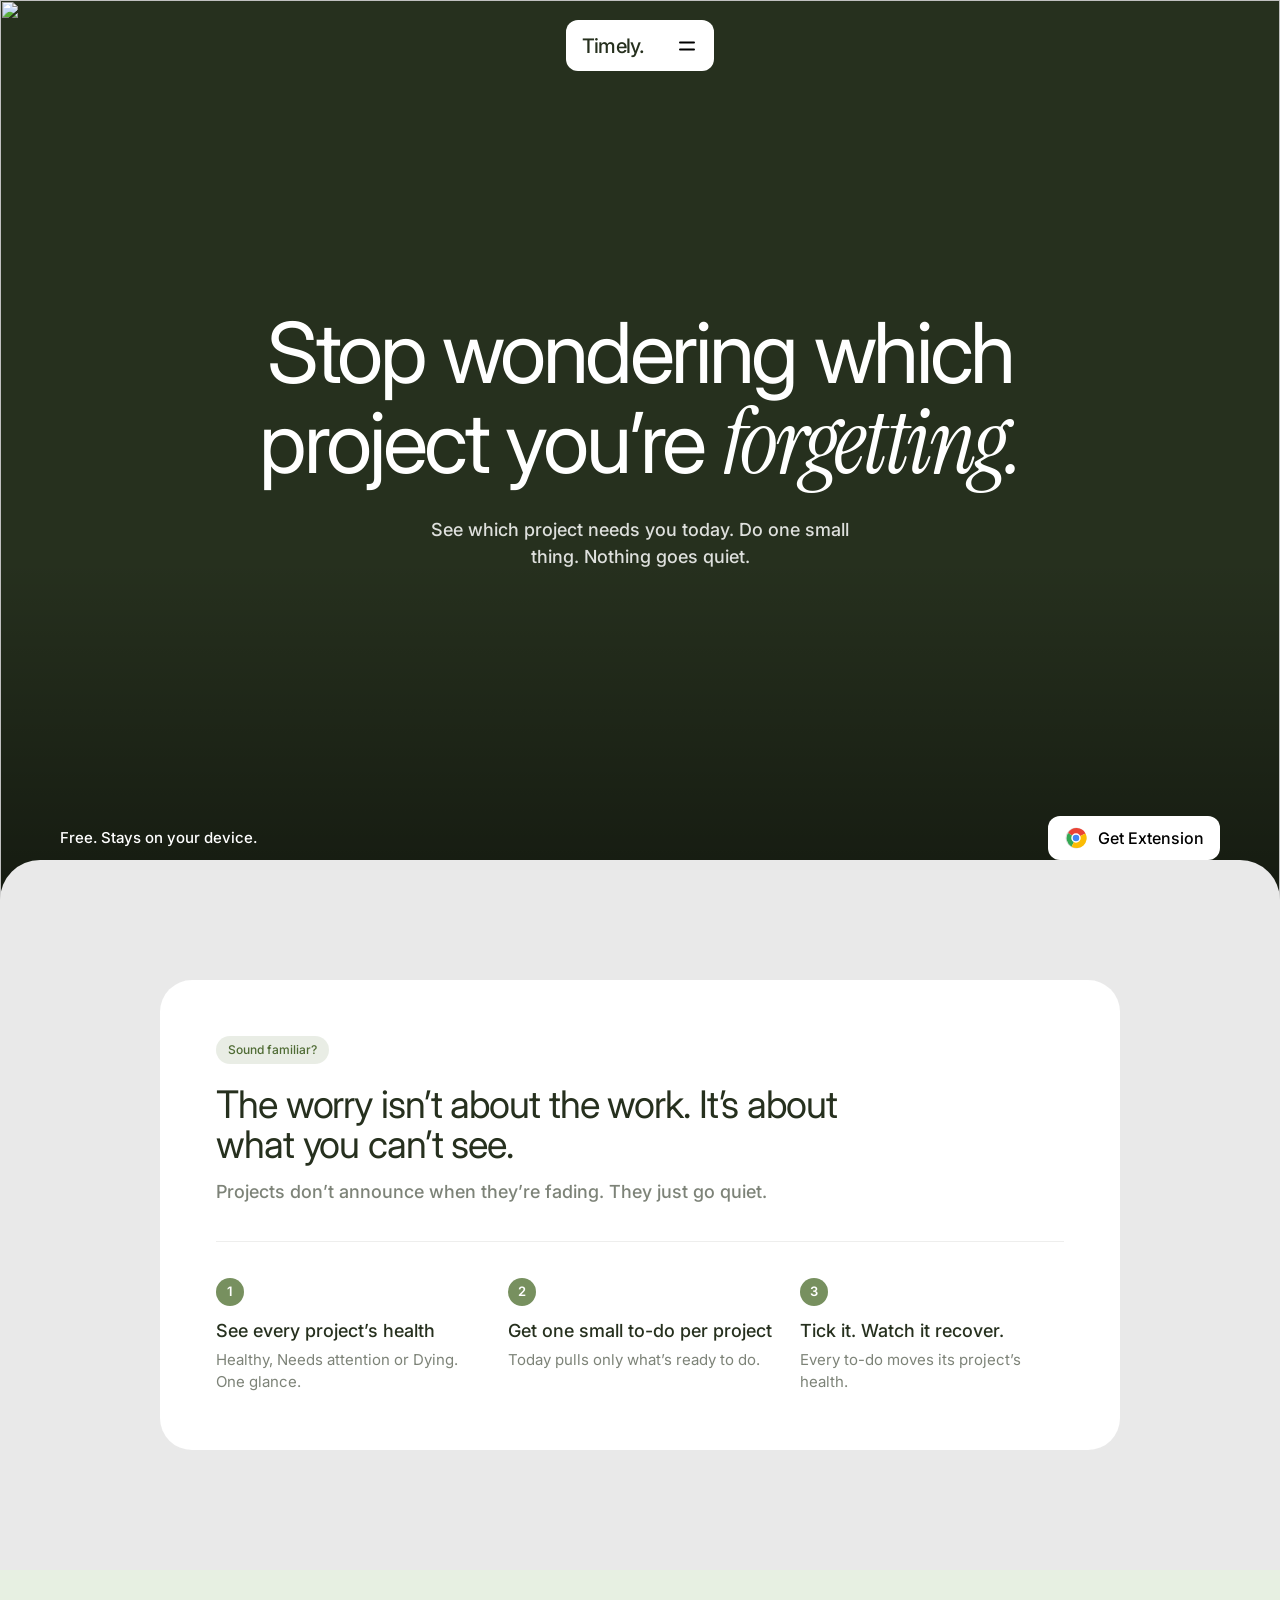
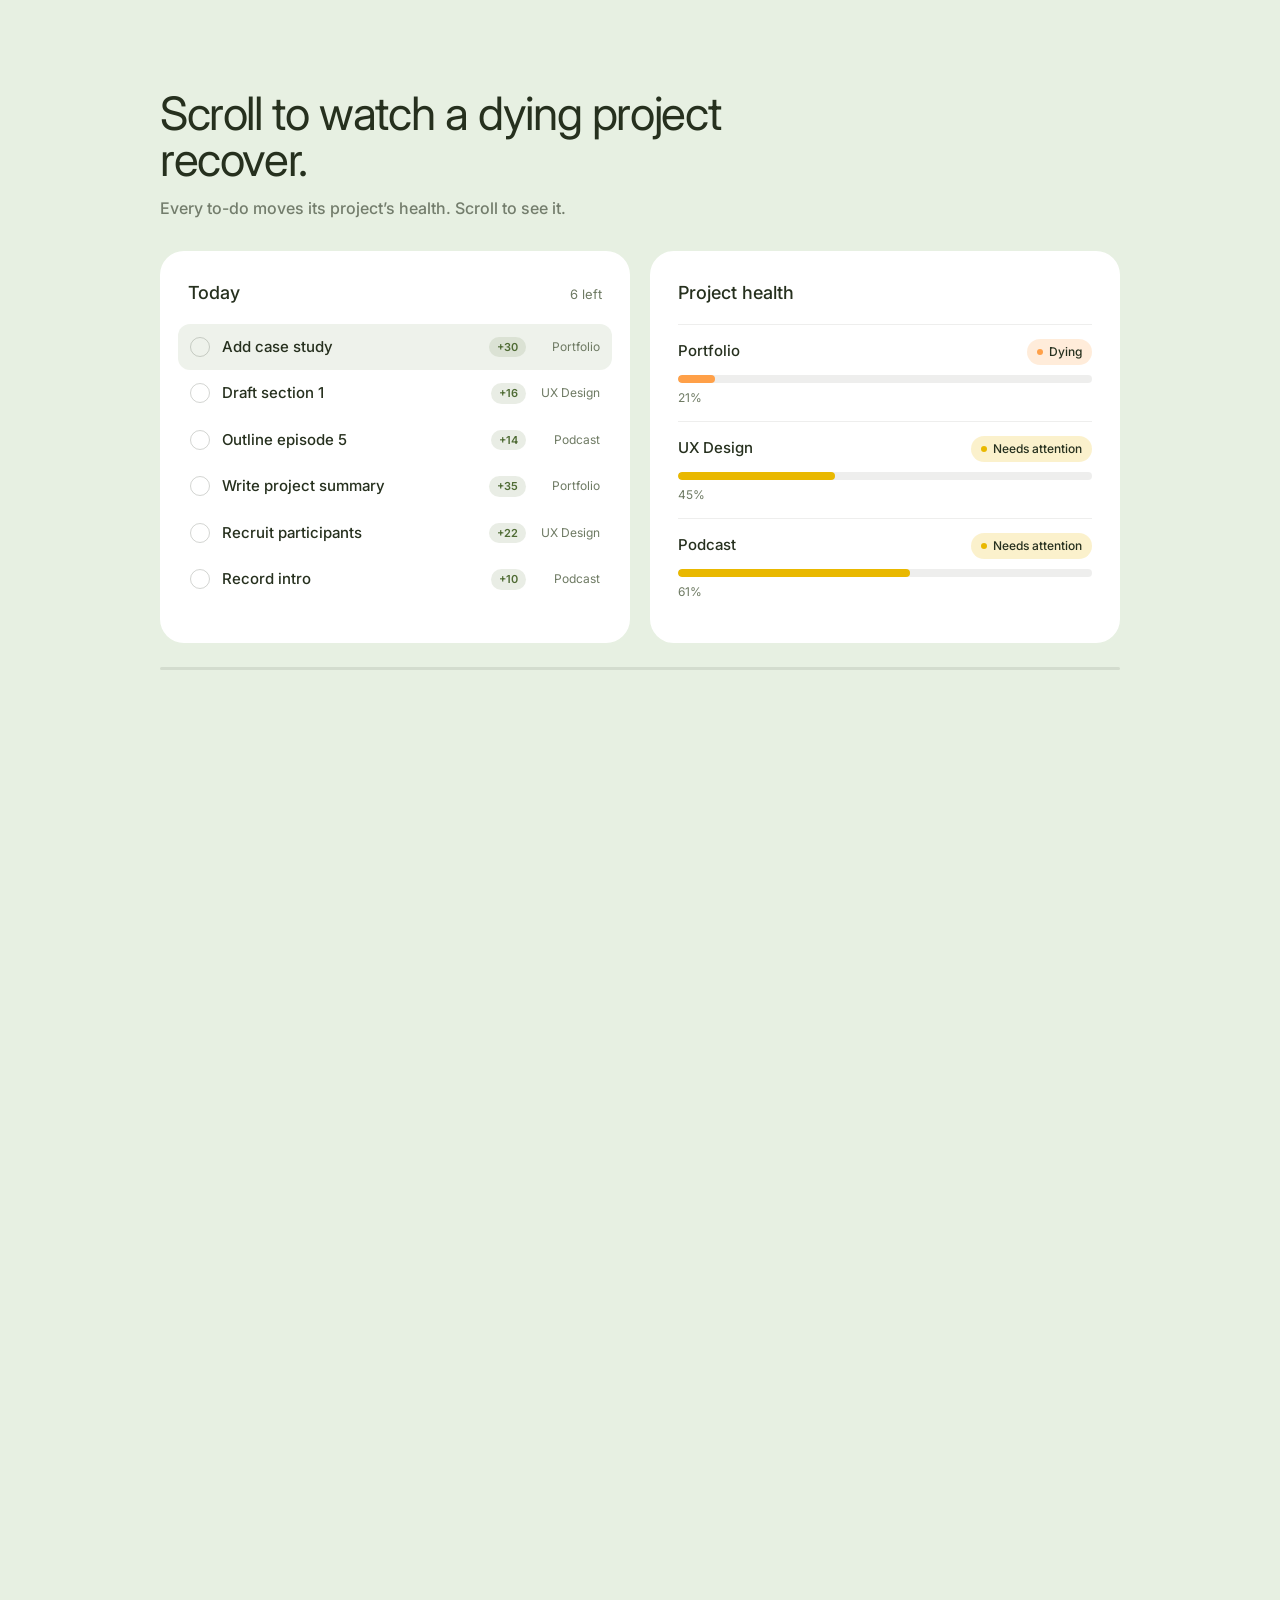
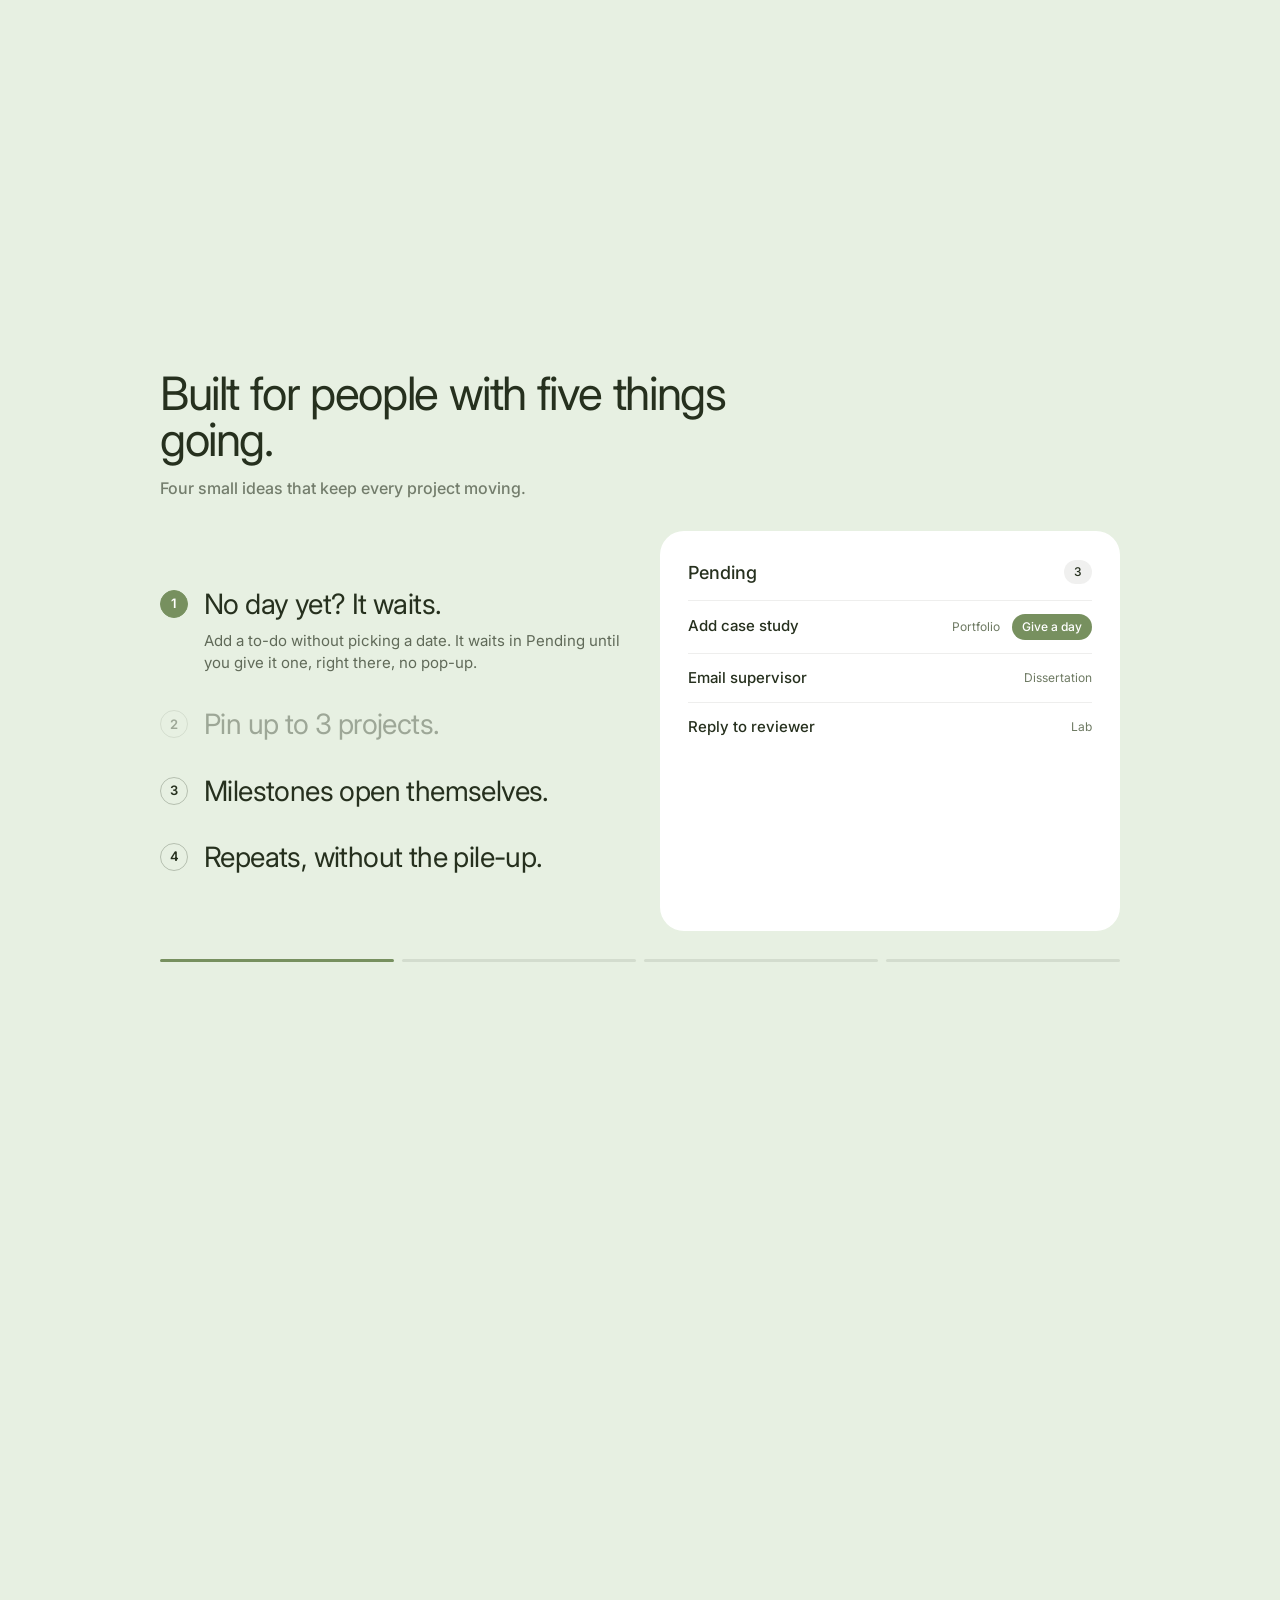
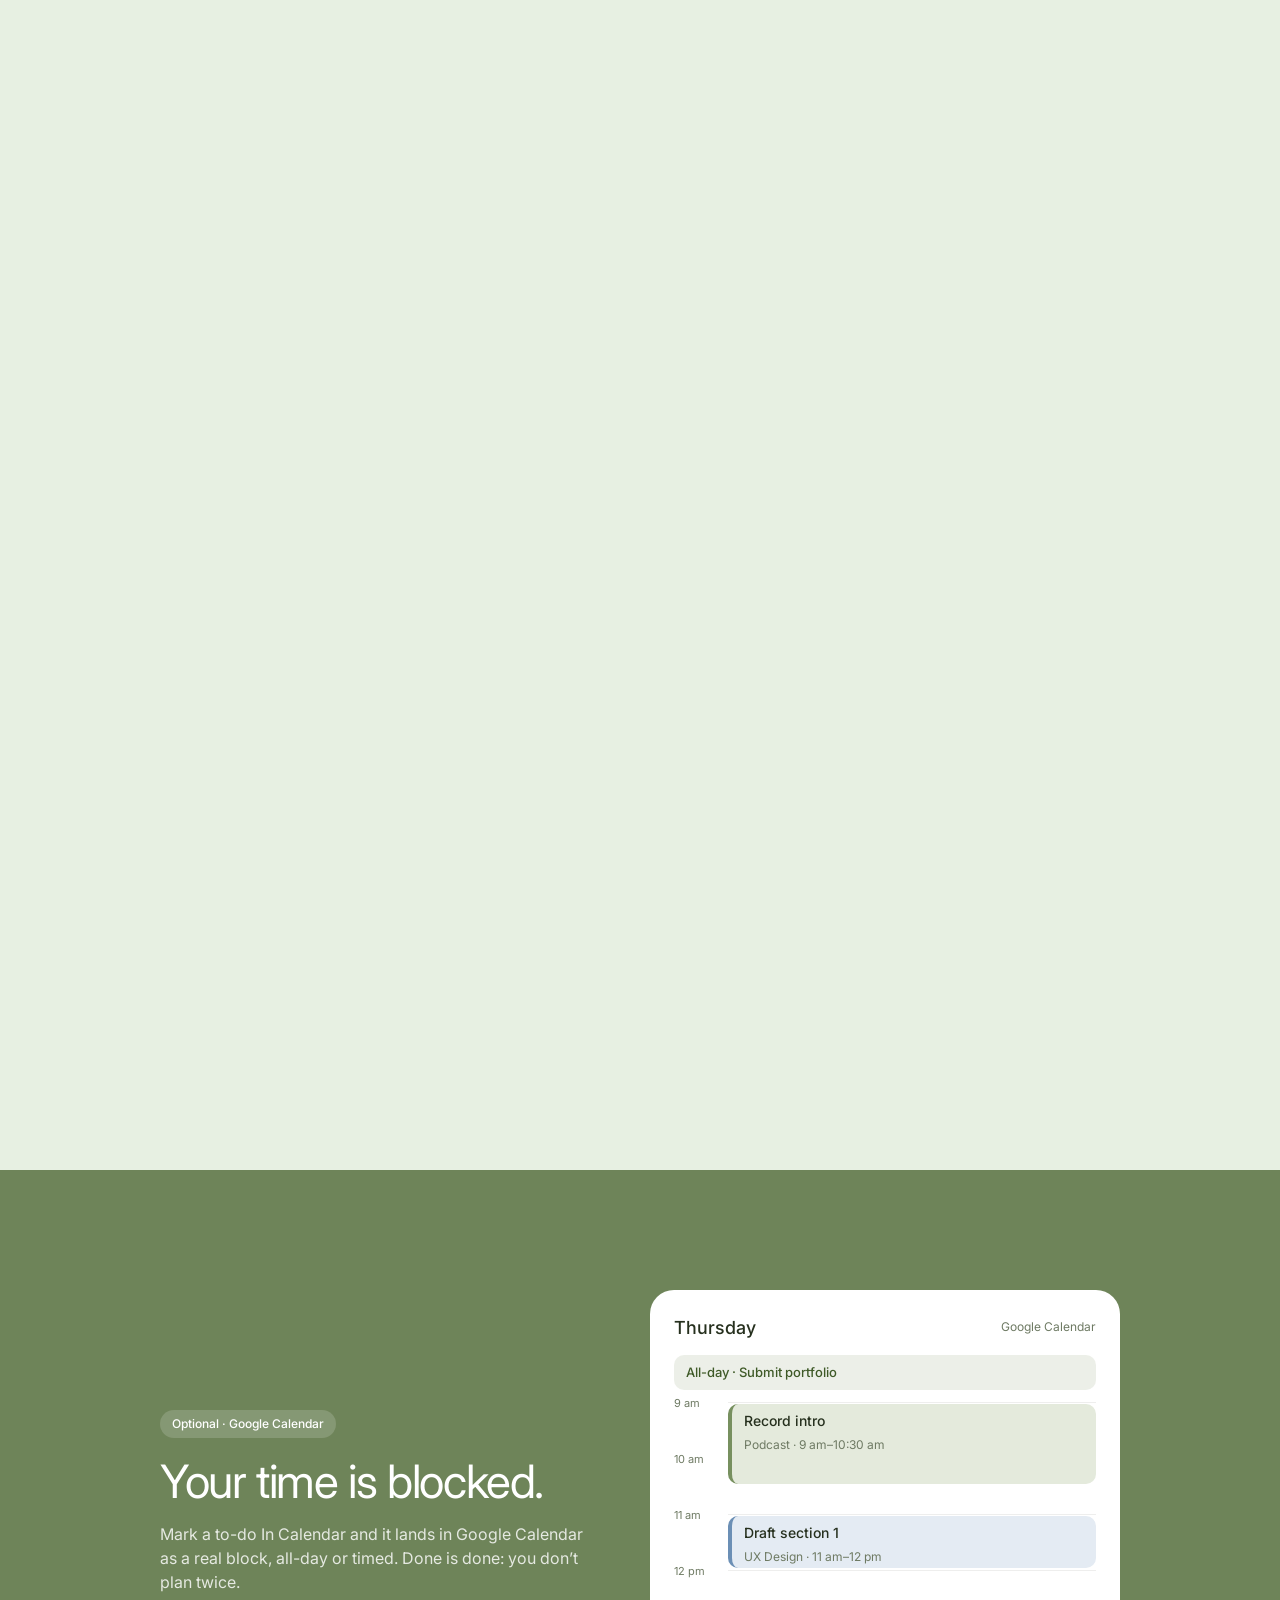
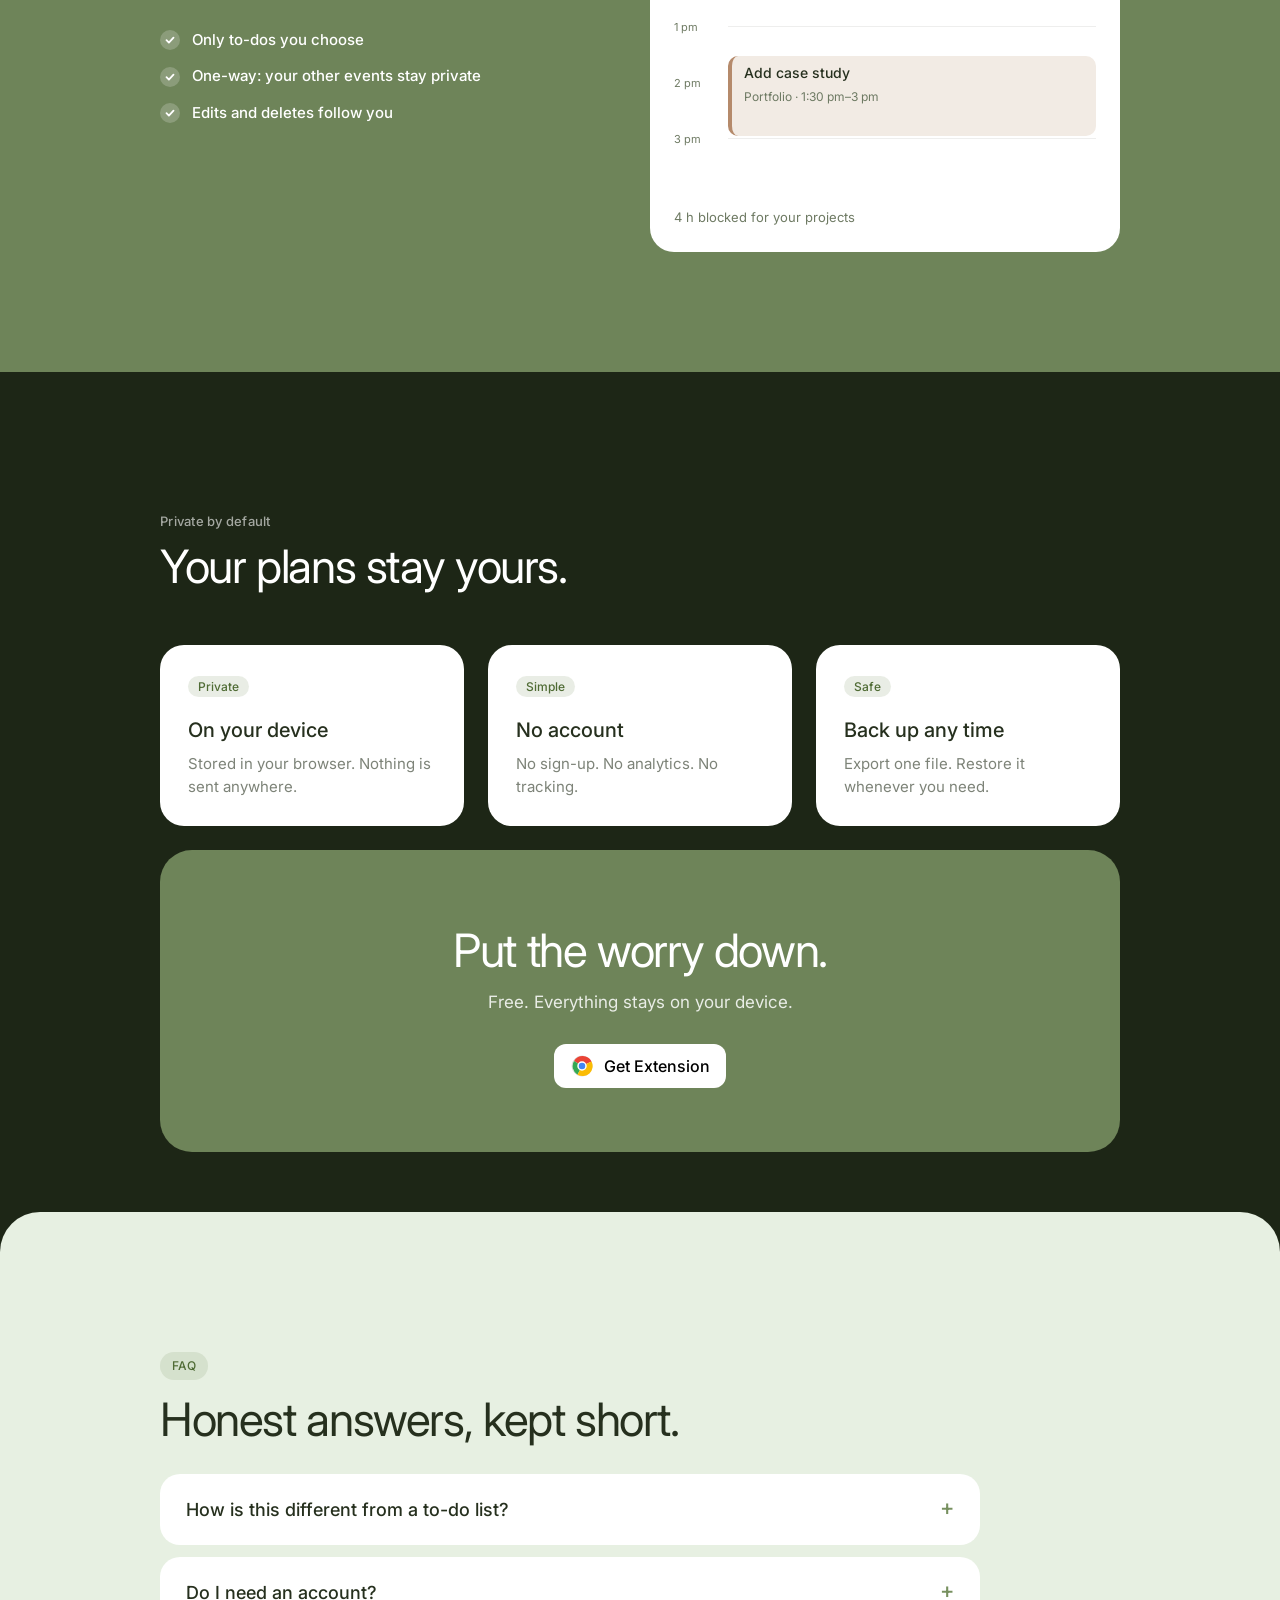
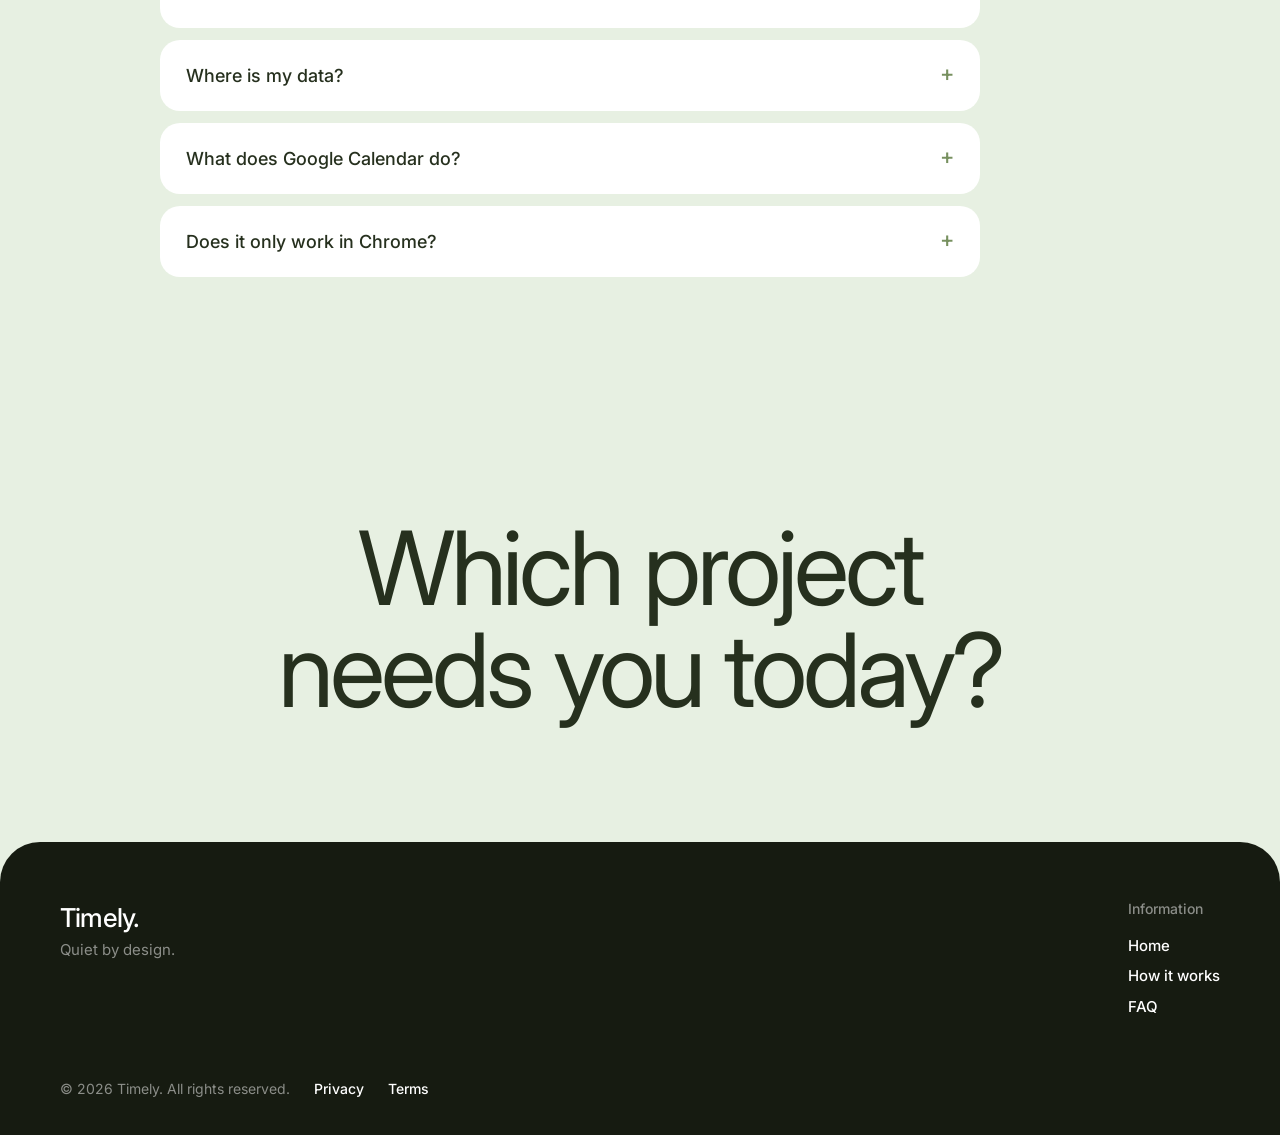
==== index.html @ d1fd5a2a "Add Timely marketing site (home, privacy, terms) Co-Authored-By: Claude Sonnet 5.5 <noreply@anthropi" ====
<!doctype html><html lang="en"><head><meta charset="utf-8"><meta name="viewport" content="width=device-width,initial-scale=1"><link rel="preconnect" href="https://fonts.googleapis.com"><link rel="preconnect" href="https://fonts.gstatic.com" crossorigin><link href="https://fonts.googleapis.com/css2?family=Inter:wght@400;500;600&family=Instrument+Serif:ital@1&display=swap" rel="stylesheet"><link href="https://api.fontshare.com/v2/css?f[]=switzer@400,500,600&display=swap" rel="stylesheet">
<link rel="stylesheet" href="styles.css"><title>Timely — see which project needs you today</title>
<meta name="description" content="Timely is a free Chrome side-panel extension that shows which of your projects needs you today and which is quietly fading. Your data stays on your device.">
</head><body>
<div class="nav" id="nav"><div class="nav-inner"><div class="pill"><a class="logo" href="">Timely.</a><button class="burger" id="burger" aria-label="Open menu" aria-expanded="false"><span></span><span></span></button></div><div class="menu"><a href="">Home</a><a href="privacy/">Privacy</a><a href="terms/">Terms</a></div></div></div>
<header class="hero">
  <img class="bg" alt="" src="assets/hero.jpg" onerror="this.onerror=null;this.src='https://framerusercontent.com/images/8Wj9YgCcBW3Tsxbz8AFKM2n1bs.jpg?width=2400&height=1600'">
  <video autoplay muted loop playsinline preload="metadata"><source src="assets/hero.mp4" type="video/mp4"><source src="https://framerusercontent.com/assets/MLWPbW1dUQawJLhhun3dBwpgJak.mp4" type="video/mp4"></video>
  <h1>Stop wondering which project you’re <em class="serif">forgetting.</em></h1>
  <p class="lead">See which project needs you today. Do one small thing. Nothing goes quiet.</p>
  <div class="hero-foot"><span>Free. Stays on your device.</span><a class="btn" href="#" id="cws"><svg viewBox="0 0 24 24"><circle cx="12" cy="12" r="10" fill="#fff" stroke="#ddd"/><path d="M12 12 L21.5 7.5 A10 10 0 0 0 4 7 Z" fill="#EA4335"/><path d="M12 12 L4 7 A10 10 0 0 0 7.5 20.7 Z" fill="#34A853"/><path d="M12 12 L7.5 20.7 A10 10 0 0 0 21.5 7.5 Z" fill="#FBBC04"/><circle cx="12" cy="12" r="4" fill="#4285F4" stroke="#fff" stroke-width="1.5"/></svg> Get Extension</a></div>
</header>

<section class="slab" id="how"><div class="wrap"><div class="pain">
  <span class="chip">Sound familiar?</span>
  <h2>The worry isn’t about the work. It’s about what you can’t see.</h2>
  <p class="muted">Projects don’t announce when they’re fading. They just go quiet.</p>
  <hr>
  <div class="points">
    <div><div class="n">1</div><h3>See every project’s health</h3><p>Healthy, Needs attention or Dying. One glance.</p></div>
    <div><div class="n">2</div><h3>Get one small to-do per project</h3><p>Today pulls only what’s ready to do.</p></div>
    <div><div class="n">3</div><h3>Tick it. Watch it recover.</h3><p>Every to-do moves its project’s health.</p></div>
  </div>
</div></div></section>

<section class="section-page" id="today"><div class="wrap" style="padding-top:120px">
  <div class="track demo-track" id="demo">
    <div class="sticky">
      <div class="s-head"><h2 class="display" style="max-width:640px">Scroll to watch a dying project recover.</h2><p class="sub">Every to-do moves its project’s health. Scroll to see it.</p></div>
      <div class="cards"><div class="card" id="todos"></div><div class="card" id="health"></div></div>
      <div class="rail"><div id="demoRail"></div></div>
    </div>
  </div>
</div></section>

<section class="section-page" id="features"><div class="wrap" style="padding-top:80px">
  <div class="track feat-track" id="feat">
    <div class="sticky">
      <div class="s-head"><h2 class="display" style="max-width:640px">Built for people with five things going.</h2><p class="sub">Four small ideas that keep every project moving.</p></div>
      <div class="feat-grid"><div class="feat-list" id="featList"></div><div class="mock" id="mock"></div></div>
      <div class="dots" id="featDots"></div>
    </div>
  </div>
</div></section>

<section class="cal" id="calendar"><div class="wrap"><div class="cal-grid" id="calGrid">
  <div class="cal-copy">
    <span class="chip">Optional · Google Calendar</span>
    <h2 class="display">Your time is blocked.</h2>
    <p class="t">Mark a to-do In Calendar and it lands in Google Calendar as a real block, all-day or timed. Done is done: you don’t plan twice.</p>
    <div class="ticks"><div><span><svg viewBox="0 0 12 12"><path d="M2.5 6.2l2.4 2.4 4.6-5" fill="none" stroke="#fff" stroke-width="1.8" stroke-linecap="round" stroke-linejoin="round"/></svg></span>Only to-dos you choose</div><div><span><svg viewBox="0 0 12 12"><path d="M2.5 6.2l2.4 2.4 4.6-5" fill="none" stroke="#fff" stroke-width="1.8" stroke-linecap="round" stroke-linejoin="round"/></svg></span>One-way: your other events stay private</div><div><span><svg viewBox="0 0 12 12"><path d="M2.5 6.2l2.4 2.4 4.6-5" fill="none" stroke="#fff" stroke-width="1.8" stroke-linecap="round" stroke-linejoin="round"/></svg></span>Edits and deletes follow you</div></div>
  </div>
  <div class="calcard">
    <div class="mhead" style="margin:0"><b>Thursday</b><span class="tag">Google Calendar</span></div>
    <div class="allday">All-day · Submit portfolio</div>
    <div class="hours" id="hours"></div>
    <div class="blocked">4 h blocked for your projects</div>
  </div>
</div></div></section>

<section class="assist" id="privacy"><div class="wrap">
  <div class="eyebrow">Private by default</div>
  <h2 class="display">Your plans stay yours.</h2>
  <div class="pcards">
    <div class="pcard"><small>Private</small><h3>On your device</h3><p>Stored in your browser. Nothing is sent anywhere.</p></div>
    <div class="pcard"><small>Simple</small><h3>No account</h3><p>No sign-up. No analytics. No tracking.</p></div>
    <div class="pcard"><small>Safe</small><h3>Back up any time</h3><p>Export one file. Restore it whenever you need.</p></div>
  </div>
  <div class="cta"><h2>Put the worry down.</h2><p>Free. Everything stays on your device.</p><a class="btn" href="#" id="cws2"><svg viewBox="0 0 24 24"><circle cx="12" cy="12" r="10" fill="#fff" stroke="#ddd"/><path d="M12 12 L21.5 7.5 A10 10 0 0 0 4 7 Z" fill="#EA4335"/><path d="M12 12 L4 7 A10 10 0 0 0 7.5 20.7 Z" fill="#34A853"/><path d="M12 12 L7.5 20.7 A10 10 0 0 0 21.5 7.5 Z" fill="#FBBC04"/><circle cx="12" cy="12" r="4" fill="#4285F4" stroke="#fff" stroke-width="1.5"/></svg> Get Extension</a></div>
</div></section>

<section class="faq" id="faq"><div class="wrap">
  <span class="chip">FAQ</span>
  <h2 class="display">Honest answers, kept short.</h2>
  <div style="margin-top:32px;max-width:820px">
    <details><summary>How is this different from a to-do list?</summary><p>A to-do list keeps adding up. Timely bundles to-dos under their projects, shows each project’s health, and puts one small thing on today.</p></details>
    <details><summary>Do I need an account?</summary><p>No. There’s no sign-up, no analytics and no tracking.</p></details>
    <details><summary>Where is my data?</summary><p>In your browser, on your device. Nothing is sent anywhere. Export a backup file any time and restore it whenever you need to.</p></details>
    <details><summary>What does Google Calendar do?</summary><p>It’s optional and one-way. Only to-dos you mark In Calendar are added, and Timely never reads your other events. See the <a href="privacy/">privacy policy</a>.</p></details>
    <details><summary>Does it only work in Chrome?</summary><p>Yes. Timely lives in Chrome’s side panel.</p></details>
  </div>
</div></section>

<section class="outro"><div class="wrap"><h2>Which project<br>needs you today?</h2></div></section>
<footer><div class="top"><div class="brand"><b>Timely.</b><span>Quiet by design.</span></div><nav><h4>Information</h4><a href="">Home</a><a href="#how">How it works</a><a href="#faq">FAQ</a></nav></div><div class="legal"><span>© 2026 Timely. All rights reserved.</span><a href="privacy/">Privacy</a><a href="terms/">Terms</a></div></footer>
<script src="main.js"></script>
</body></html>
---- styles.css ----
:root{
  --page:#E7F0E2; --ink:#26301E; --sage:#77905F; --sage-card:#6E8459; --deep:#1D2616; --foot:#161B11; --grey:#E9E9E9;
  --muted:rgba(38,48,30,.6); --line:rgba(38,48,30,.08); --r:24px;
  --font:"Switzer","Inter",system-ui,sans-serif; --serif:"Instrument Serif",Georgia,serif;
}
*{box-sizing:border-box}
html{scroll-behavior:smooth}
body{margin:0;font-family:var(--font);color:var(--ink);background:var(--page);-webkit-font-smoothing:antialiased;line-height:1.5}
a{color:inherit}
h1,h2,h3,p{margin:0}
.wrap{max-width:1080px;margin:0 auto;padding:0 60px}
@media(max-width:700px){.wrap{padding:0 20px}}
h2.display{font-weight:400;font-size:46px;line-height:46px;letter-spacing:-1.38px}
@media(max-width:700px){h2.display{font-size:30px;line-height:32px;letter-spacing:-.9px}}
.sub{font-size:16px;line-height:21px;font-weight:500;color:var(--muted);margin-top:16px}
em.serif{font-family:var(--serif);font-style:italic;font-weight:400}

/* nav */
.nav{position:fixed;top:20px;left:0;right:0;display:flex;justify-content:center;z-index:50;pointer-events:none}
.nav-inner{position:relative;pointer-events:auto}
.pill{display:flex;align-items:center;justify-content:space-between;gap:28px;background:#fff;border-radius:12px;height:51px;padding:0 16px;width:148px;transition:width .35s ease}
.logo{font-size:20px;font-weight:500;letter-spacing:-.8px;text-decoration:none}
.burger{border:0;background:none;width:22px;height:22px;position:relative;cursor:pointer;padding:0}
.burger span{position:absolute;left:3px;top:10px;width:16px;height:2px;background:#000;border-radius:2px;transition:transform .35s ease}
.burger span:first-child{transform:translateY(-3.5px)}.burger span:last-child{transform:translateY(3.5px)}
.nav.open .burger span:first-child{transform:rotate(45deg)}.nav.open .burger span:last-child{transform:rotate(-45deg)}
.menu{position:absolute;top:55px;left:50%;transform:translate(-50%,-6px);background:#fff;border-radius:12px;height:51px;display:flex;align-items:center;gap:28px;padding:0 28px;opacity:0;pointer-events:none;transition:.3s ease;white-space:nowrap}
.nav.open .menu{opacity:1;pointer-events:auto;transform:translate(-50%,0)}
.menu a{text-decoration:none;font-weight:500;font-size:16px;letter-spacing:-.32px}
.menu a:hover{color:var(--sage)}

/* hero */
.hero{position:relative;min-height:100vh;color:#fff;display:flex;flex-direction:column;justify-content:center;align-items:center;text-align:center;padding:120px 24px 140px;background:#26301E center/cover no-repeat;overflow:hidden}
.hero video,.hero .bg{position:absolute;inset:0;width:100%;height:100%;object-fit:cover}
.hero::after{content:"";position:absolute;left:0;right:0;bottom:0;height:340px;background:linear-gradient(180deg,rgba(0,0,0,0),rgba(0,0,0,.45))}
.hero>*{position:relative;z-index:2}
.hero h1{font-weight:400;font-size:clamp(44px,7vw,84px);line-height:1.02;letter-spacing:-.04em;max-width:900px}
.hero h1 em{font-size:1.08em}
.hero p.lead{margin-top:28px;font-size:18px;font-weight:500;color:rgba(255,255,255,.85);max-width:430px}
.hero-foot{position:absolute!important;left:60px;right:60px;bottom:40px;display:flex;justify-content:space-between;align-items:center;z-index:3}
.hero-foot span{font-size:15px;font-weight:500}
.btn{display:inline-flex;align-items:center;gap:10px;background:#fff;color:#000;text-decoration:none;font-weight:500;font-size:16px;border-radius:12px;padding:10px 16px}
.btn:hover{transform:translateY(-1px)}
.btn svg{width:24px;height:24px}
@media(max-width:700px){.hero-foot{left:20px;right:20px;flex-direction:column;gap:14px;align-items:flex-start}}

/* pain slab */
.slab{background:var(--grey);border-radius:40px 40px 0 0;padding:120px 0 120px;margin-top:-40px;position:relative;z-index:3}
.pain{background:#fff;border-radius:32px;padding:56px;max-width:1080px;margin:0 auto}
.chip{display:inline-block;font-size:12px;font-weight:500;background:rgba(119,144,95,.16);color:#4F6B34;border-radius:20px;padding:5px 12px}
.pain h2{margin-top:20px;font-weight:400;font-size:38px;line-height:40px;letter-spacing:-1.1px;max-width:680px}
.pain .muted{margin-top:14px;font-size:18px;color:var(--muted);font-weight:500}
.pain hr{border:0;border-top:1px solid var(--line);margin:36px 0}
.points{display:grid;grid-template-columns:repeat(3,1fr);gap:28px}
.points .n{width:28px;height:28px;border-radius:14px;background:var(--sage);color:#fff;display:flex;align-items:center;justify-content:center;font-size:13px;font-weight:600}
.points h3{margin-top:14px;font-size:18px;font-weight:500;line-height:1.25}
.points p{margin-top:6px;font-size:15px;color:var(--muted)}
@media(max-width:800px){.pain{padding:28px}.pain h2{font-size:28px;line-height:30px}.points{grid-template-columns:1fr}}

/* sticky tracks */
.track{position:relative}
.sticky{position:sticky;top:72px}
.section-page{background:var(--page)}
.demo-track{height:1800px}
.feat-track{height:2400px}
.s-head{margin-bottom:32px}
.cards{display:flex;flex-wrap:wrap;gap:20px}
.card{flex:1 1 320px;background:#fff;border-radius:var(--r);padding:28px}
.card-head{display:flex;justify-content:space-between;align-items:baseline;margin-bottom:18px}
.card-head b{font-size:18px;font-weight:500}.card-head small{font-size:13px;color:#6E7A63}
.todo{display:flex;align-items:center;gap:12px;padding:12px;margin:0 -10px;border-radius:12px;transition:background .3s}
.todo.next{background:rgba(119,144,95,.12)}
.todo .box{width:20px;height:20px;border-radius:10px;border:1.5px solid rgba(38,48,30,.2);display:flex;align-items:center;justify-content:center;flex:none;transition:all .25s}
.todo .box svg{width:12px;height:12px;opacity:0;stroke-dasharray:14;stroke-dashoffset:14;transition:all .3s .08s}
.todo.done .box{background:var(--sage);border-color:var(--sage);animation:pop .35s}
.todo.done .box svg{opacity:1;stroke-dashoffset:0}
@keyframes pop{50%{transform:scale(1.25)}}
.todo .t{flex:1;font-size:15px;font-weight:500;transition:opacity .3s}
.todo.done .t{opacity:.4;text-decoration:line-through}
.gain{font-size:11px;font-weight:600;color:#4F6B34;background:rgba(119,144,95,.16);border-radius:20px;padding:2px 8px;opacity:0;transform:translateY(8px) scale(.8);transition:all .3s}
.todo.done .gain{opacity:1;transform:none}
.todo .p{font-size:12px;color:#6E7A63;min-width:62px;text-align:right}
.proj{padding:14px 0;border-top:1px solid var(--line)}.proj:first-of-type{border-top:0}
.proj-top{display:flex;justify-content:space-between;align-items:center;margin-bottom:10px;font-size:15px;font-weight:500}
.badge{font-size:12px;font-weight:500;border-radius:20px;padding:4px 10px;display:inline-flex;align-items:center;gap:6px;transition:background .4s}
.badge i{width:6px;height:6px;border-radius:3px;display:block}
.bar{height:8px;border-radius:4px;background:rgba(38,48,30,.08);overflow:hidden}
.bar div{height:100%;border-radius:4px;width:0;transition:width .6s cubic-bezier(.3,.8,.3,1),background .3s}
.pct{margin-top:6px;font-size:12px;color:#6E7A63}
.rail{margin-top:24px;height:3px;border-radius:2px;background:rgba(38,48,30,.1);overflow:hidden}
.rail div{height:100%;background:var(--sage);width:0;transition:width .25s}

/* features */
.feat-grid{display:flex;flex-wrap:wrap;gap:40px;align-items:stretch}
.feat-list{flex:1 1 340px;display:flex;flex-direction:column;justify-content:center;gap:6px}
.feat{display:flex;gap:16px;padding:14px 0;opacity:.38;transition:opacity .3s}
.feat.on{opacity:1}
.feat .num{width:28px;height:28px;border-radius:14px;border:1.5px solid rgba(38,48,30,.25);display:flex;align-items:center;justify-content:center;font-size:13px;font-weight:600;flex:none;margin-top:2px;transition:all .3s}
.feat.on .num{background:var(--sage);border-color:var(--sage);color:#fff}
.feat h3{font-weight:400;font-size:28px;line-height:1.15;letter-spacing:-.6px}
.feat p{max-height:0;overflow:hidden;opacity:0;margin:0;font-size:15px;line-height:22px;color:rgba(38,48,30,.7);max-width:420px;transition:all .35s}
.feat.on p{max-height:120px;opacity:1;margin-top:10px}
.mock{flex:1 1 340px;background:#fff;border-radius:var(--r);padding:28px;min-height:400px;overflow:hidden}
.mock .in{animation:rise .3s ease both}
@keyframes rise{from{opacity:0;transform:translateY(16px)}}
.mhead{display:flex;justify-content:space-between;align-items:center;margin-bottom:14px}.mhead b{font-size:18px;font-weight:500}
.mhead .tag,.tag{font-size:12px;color:#6E7A63;font-weight:400}
.pillx{font-size:12px;font-weight:500;background:rgba(38,48,30,.07);border-radius:20px;padding:3px 10px}
.row{display:flex;align-items:center;gap:12px;padding:13px 0;border-top:1px solid var(--line);font-size:15px;font-weight:500}
.row .grow{flex:1}
.give{font-size:12px;font-weight:500;color:#fff;background:var(--sage);border-radius:20px;padding:4px 10px}
.days{display:flex;gap:8px;max-height:0;opacity:0;overflow:hidden;transition:all .35s}
.days.show{max-height:70px;opacity:1;padding-bottom:14px}
.day{flex:1;border-radius:12px;padding:8px 0;text-align:center;font-size:12px;font-weight:500;background:rgba(38,48,30,.05);transition:all .3s}
.day small{display:block;opacity:.7;font-size:11px}.day b{font-size:15px;font-weight:500}
.day.sel{background:var(--sage);color:#fff;transform:scale(1.06)}
.toast{margin-top:12px;font-size:13px;color:#4F6B34;background:rgba(119,144,95,.14);border-radius:12px;padding:10px 14px;font-weight:500;opacity:0;transform:translateY(8px);transition:all .3s}
.toast.show{opacity:1;transform:none}
.collapse{max-height:60px;overflow:hidden;transition:all .35s}.collapse.gone{max-height:0;opacity:0;border-color:transparent}
.pin{border-radius:14px;padding:14px 16px;margin-bottom:8px;background:rgba(119,144,95,.1);border:0;animation:slide .4s both}
.pin:nth-child(3){animation-delay:.12s}.pin:nth-child(4){animation-delay:.24s}
@keyframes slide{from{opacity:0;transform:translateX(16px)}}
.later{border:1.5px dashed rgba(38,48,30,.15);border-radius:14px;padding:14px 16px;margin-top:14px;color:#6E7A63}
.pinic{width:14px;height:14px}
.ms{display:flex;gap:14px}
.ms .rail2{display:flex;flex-direction:column;align-items:center}
.ms .dot{width:22px;height:22px;border-radius:11px;border:2px solid var(--sage);background:#fff;display:flex;align-items:center;justify-content:center;flex:none;transition:all .4s}
.ms .dot svg{width:12px;height:12px;opacity:0}
.ms.done .dot{background:var(--sage)}.ms.done .dot svg{opacity:1}
.ms.wait .dot{border-color:rgba(38,48,30,.18)}
.ms .line{width:2px;flex:1;min-height:40px;background:var(--line)}
.ms .body{padding-bottom:22px}.ms .body b{font-size:15px;font-weight:500}.ms .body small{display:block;font-size:12px;color:#6E7A63;margin-top:3px}
.ms.wait .body b{color:#6E7A63}
.skip{background:rgba(38,48,30,.04);border-radius:14px;padding:12px 16px;margin-bottom:8px;display:flex;align-items:center;gap:12px;font-size:15px;font-weight:500;transition:all .4s}
.skip.merged{background:rgba(119,144,95,.12);padding:16px}.skip .grow{flex:1}
.hidden{display:none!important}
.dots{margin-top:28px;display:flex;gap:8px}.dots div{flex:1;height:3px;border-radius:2px;background:rgba(38,48,30,.1);overflow:hidden}.dots div i{display:block;height:100%;width:0;background:var(--sage);transition:width .4s}

/* calendar */
.cal{background:var(--sage-card);padding:120px 0;color:#fff}
.cal-grid{display:flex;flex-wrap:wrap;gap:40px;align-items:center}
.cal-copy{flex:1 1 320px}
.cal-copy .chip{background:rgba(255,255,255,.16);color:#fff;margin-bottom:20px}
.cal-copy p.t{margin:18px 0 28px;font-size:16px;line-height:24px;color:rgba(255,255,255,.82);max-width:440px}
.ticks div{display:flex;align-items:center;gap:12px;font-size:15px;font-weight:500;padding:7px 0}
.ticks span{width:20px;height:20px;border-radius:10px;background:rgba(255,255,255,.2);display:flex;align-items:center;justify-content:center;flex:none}
.ticks svg{width:12px;height:12px}
.calcard{flex:1 1 340px;background:#fff;color:var(--ink);border-radius:var(--r);padding:24px}
.allday{background:rgba(119,144,95,.14);color:#3F5A28;border-radius:10px;padding:8px 12px;font-size:13px;font-weight:500;margin:14px 0 12px}
.hours{position:relative;height:392px}
.hr{position:absolute;left:0;right:0;display:flex;gap:10px;align-items:flex-start}
.hr span{width:44px;font-size:11px;color:#6E7A63;transform:translateY(-7px)}.hr i{flex:1;border-top:1px solid var(--line)}
.ev{position:absolute;left:54px;right:0;border-radius:10px;padding:6px 12px;border-left:4px solid;opacity:0;transform:translateX(14px) scaleY(.4);transform-origin:top;transition:all .6s cubic-bezier(.3,1.2,.4,1)}
.in-view .ev{opacity:1;transform:none}
.ev b{font-size:14px;font-weight:500;display:block}.ev small{font-size:12px;color:#6E7A63}
.blocked{margin-top:14px;font-size:13px;color:#6E7A63}

/* privacy cards + cta */
.assist{background:var(--deep);color:#fff;padding:140px 0 100px}
.assist .eyebrow{font-size:13px;font-weight:500;color:rgba(255,255,255,.6);letter-spacing:.02em}
.assist h2{margin-top:12px}
.pcards{display:grid;grid-template-columns:repeat(3,1fr);gap:24px;margin-top:56px}
.pcard{background:#fff;color:var(--ink);border-radius:var(--r);padding:28px}
.pcard small{font-size:12px;font-weight:500;color:#4F6B34;background:rgba(119,144,95,.16);border-radius:20px;padding:3px 10px}
.pcard h3{margin-top:18px;font-size:20px;font-weight:500}.pcard p{margin-top:8px;font-size:15px;color:var(--muted)}
.cta{background:var(--sage-card);border-radius:32px;padding:64px;margin-top:24px;text-align:center}
.cta h2{font-weight:400;font-size:46px;letter-spacing:-1.38px;line-height:1.05}
.cta p{margin:16px 0 28px;color:rgba(255,255,255,.85);font-size:17px}
@media(max-width:800px){.pcards{grid-template-columns:1fr}.cta{padding:40px 24px}.cta h2{font-size:32px}}

/* faq */
.faq{background:var(--page);border-radius:40px 40px 0 0;padding:140px 0 100px;margin-top:-40px;position:relative;z-index:3}
.faq .chip{margin-bottom:16px}
details{background:#fff;border-radius:20px;padding:22px 26px;margin-top:12px}
summary{cursor:pointer;font-size:18px;font-weight:500;list-style:none;display:flex;justify-content:space-between;gap:16px}
summary::-webkit-details-marker{display:none}
summary::after{content:"+";font-size:22px;line-height:1;color:var(--sage)}
details[open] summary::after{content:"–"}
details p{margin-top:12px;color:var(--muted);font-size:16px;max-width:640px}

/* outro + footer */
.outro{background:var(--page);padding:140px 0 120px;text-align:center}
.outro h2{font-weight:400;font-size:clamp(44px,8vw,110px);line-height:1;letter-spacing:-.04em}
footer{background:var(--foot);color:#fff;border-radius:40px 40px 0 0;padding:56px 60px 36px}
footer .top{display:flex;justify-content:space-between;flex-wrap:wrap;gap:48px}
footer .brand b{font-size:26px;font-weight:500;letter-spacing:-.8px;display:block}footer .brand span{color:rgba(255,255,255,.5);font-size:15px}
footer h4{margin:0 0 12px;font-size:14px;font-weight:500;color:rgba(255,255,255,.5)}
footer nav a{display:block;text-decoration:none;font-size:15px;font-weight:500;padding:4px 0}
footer nav a:hover{color:var(--sage)}
footer .legal{margin-top:56px;display:flex;gap:24px;flex-wrap:wrap;font-size:14px;color:rgba(255,255,255,.5)}
footer .legal a{color:#fff;text-decoration:none;font-weight:500}
@media(max-width:700px){footer{padding:40px 20px 28px}}

/* legal pages */
.legal-page{background:var(--grey);min-height:100vh}
.legal-wrap{max-width:680px;margin:0 auto;padding:150px 24px 120px}
.legal-wrap h1{font-weight:400;font-size:52px;letter-spacing:-1.6px;line-height:1}
.legal-wrap .upd{margin-top:12px;font-size:14px;color:var(--muted)}
.legal-wrap .intro{margin-top:40px;font-size:20px;line-height:28px;color:rgba(38,48,30,.7);font-weight:500}
.legal-wrap h2{margin-top:44px;font-size:20px;font-weight:500;letter-spacing:-.4px}
.legal-wrap h2+p{margin-top:10px;font-size:16px;color:var(--muted)}
.legal-wrap a{color:var(--sage)}
.legal-page footer{border-radius:0}
@media(prefers-reduced-motion:reduce){*{transition:none!important;animation:none!important}}
@media(max-width:760px){
  .sticky{top:78px}
  .demo-track{height:1400px}.feat-track{height:1800px}
  .s-head{margin-bottom:12px}.s-head .sub{display:none}.s-head h2{font-size:26px;line-height:28px}
  .cards{gap:10px}.card{padding:14px 16px;border-radius:18px}.card-head{margin-bottom:8px}.todo{padding:6px 10px}.todo .t{font-size:14px}.proj{padding:7px 0}.proj-top{margin-bottom:7px}.rail{margin-top:12px}
  .feat-grid{gap:14px}.feat:not(.on){display:none}.feat h3{font-size:22px}
  .mock{min-height:300px;padding:18px}
}
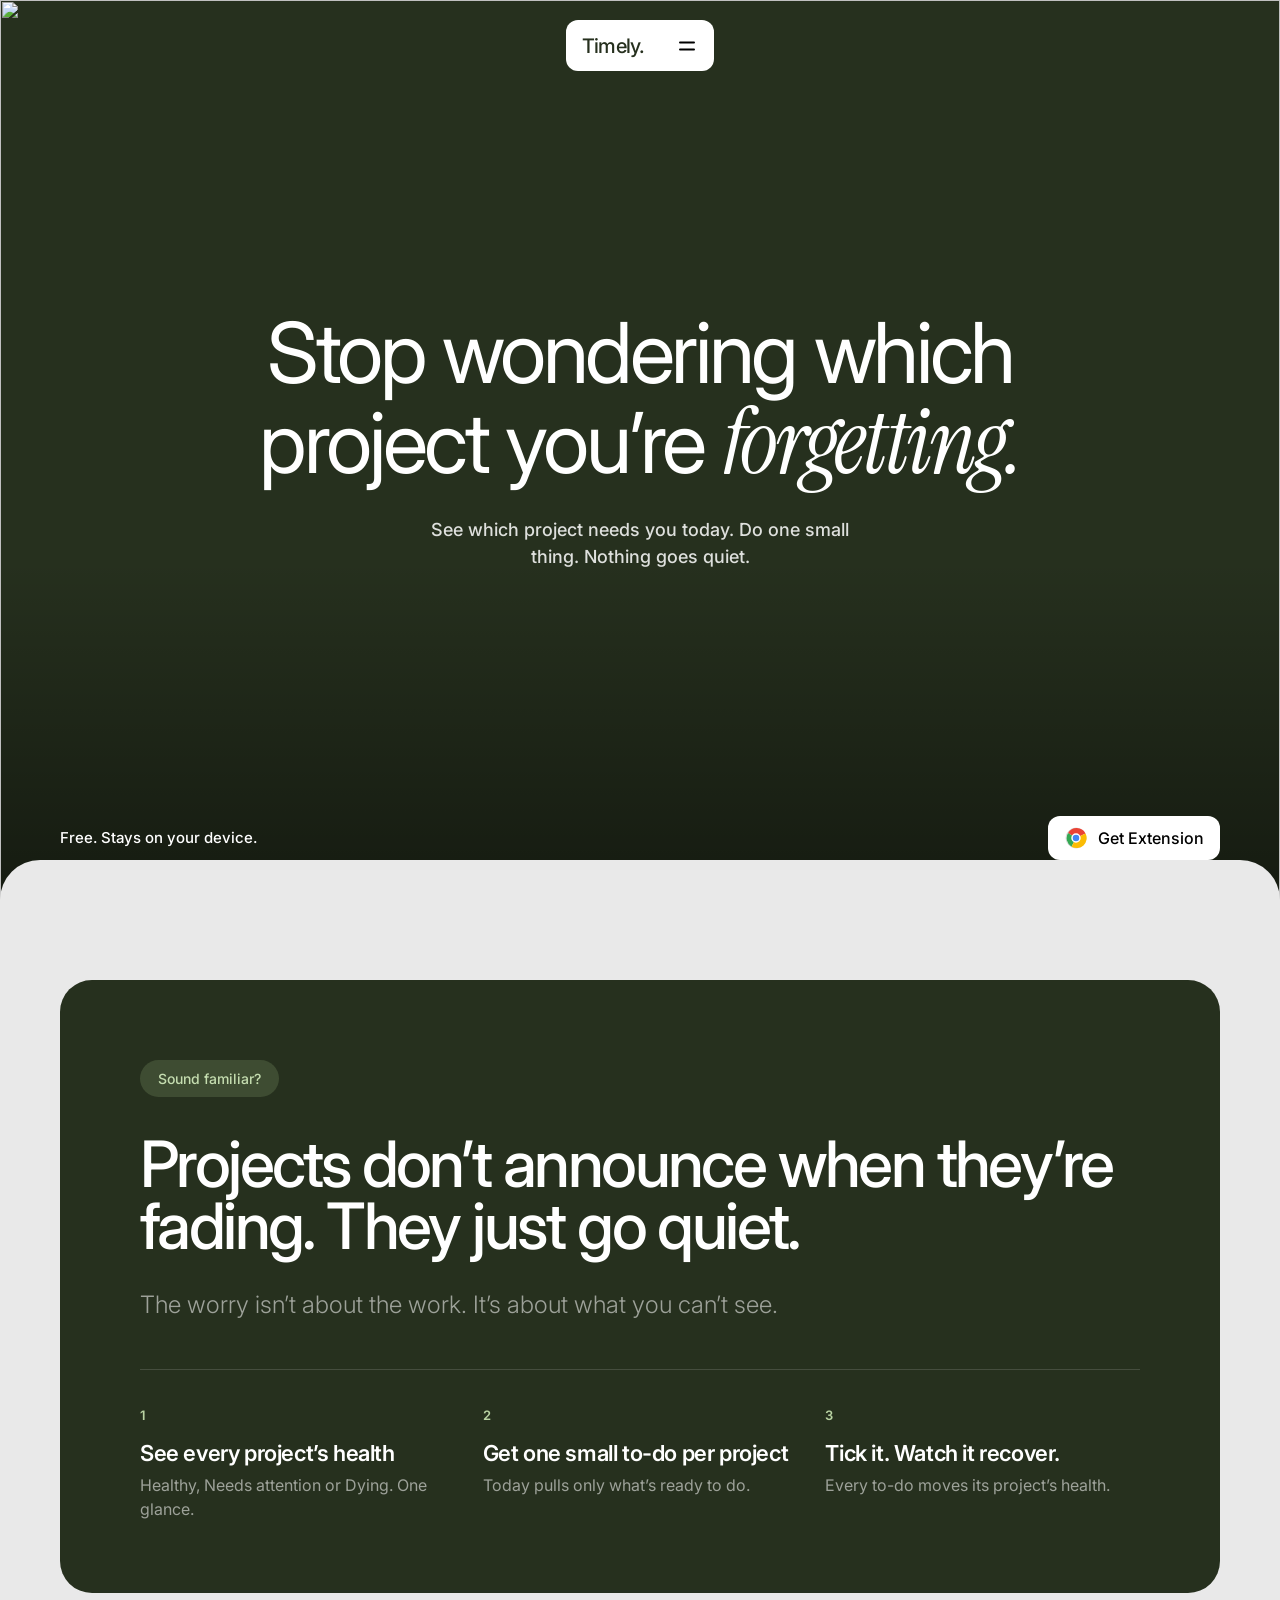
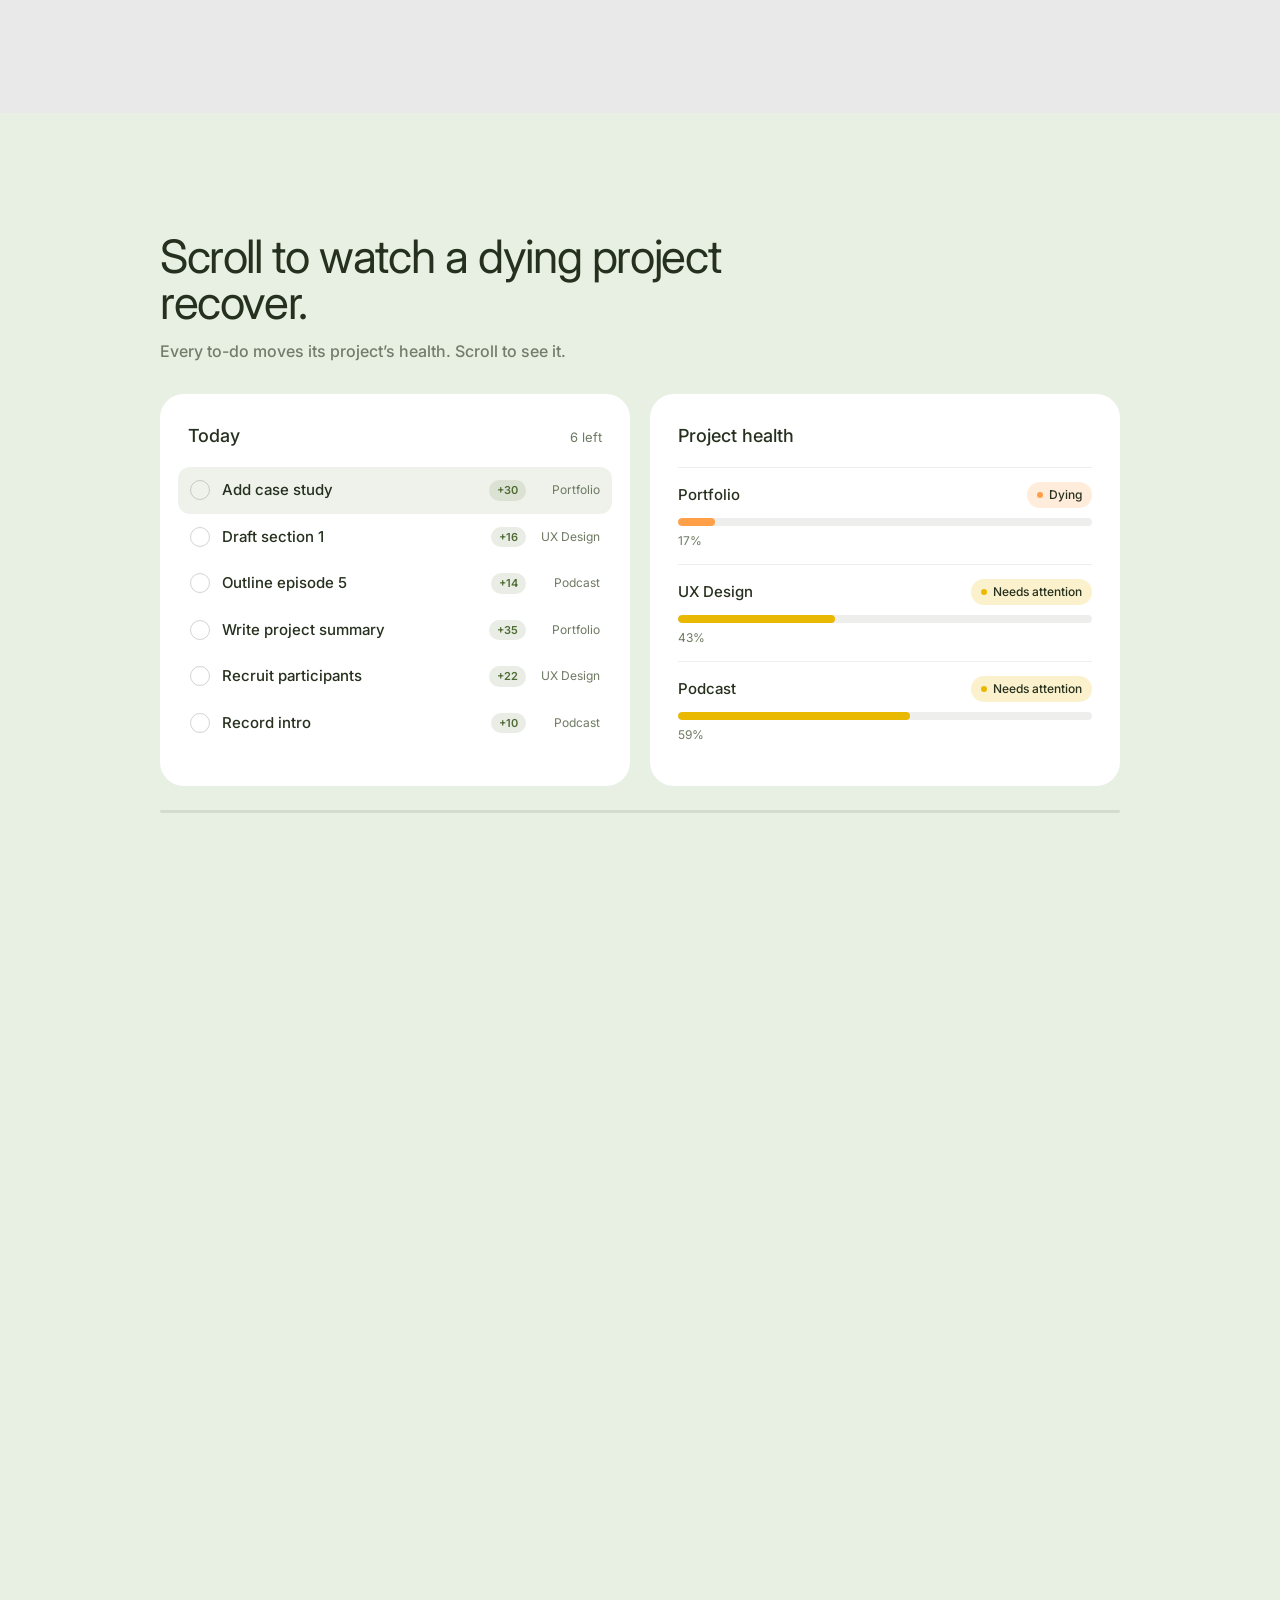
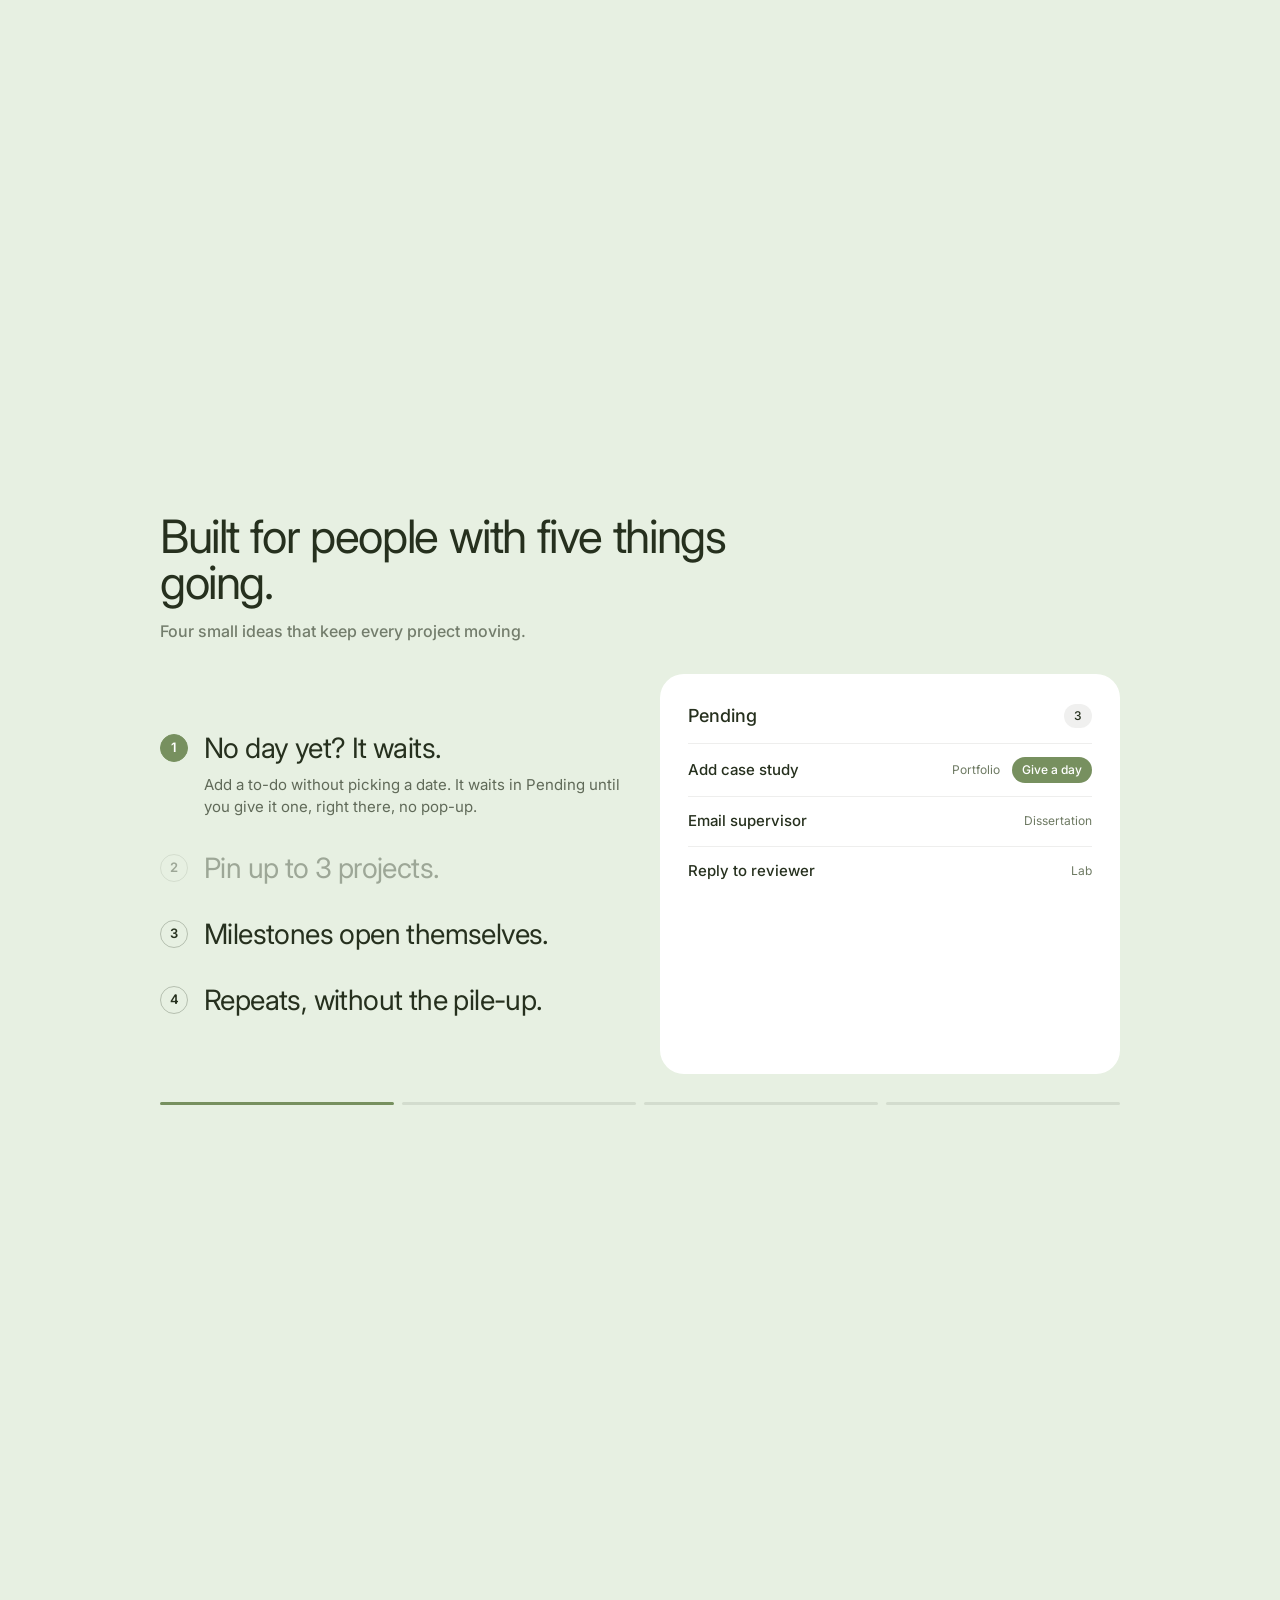
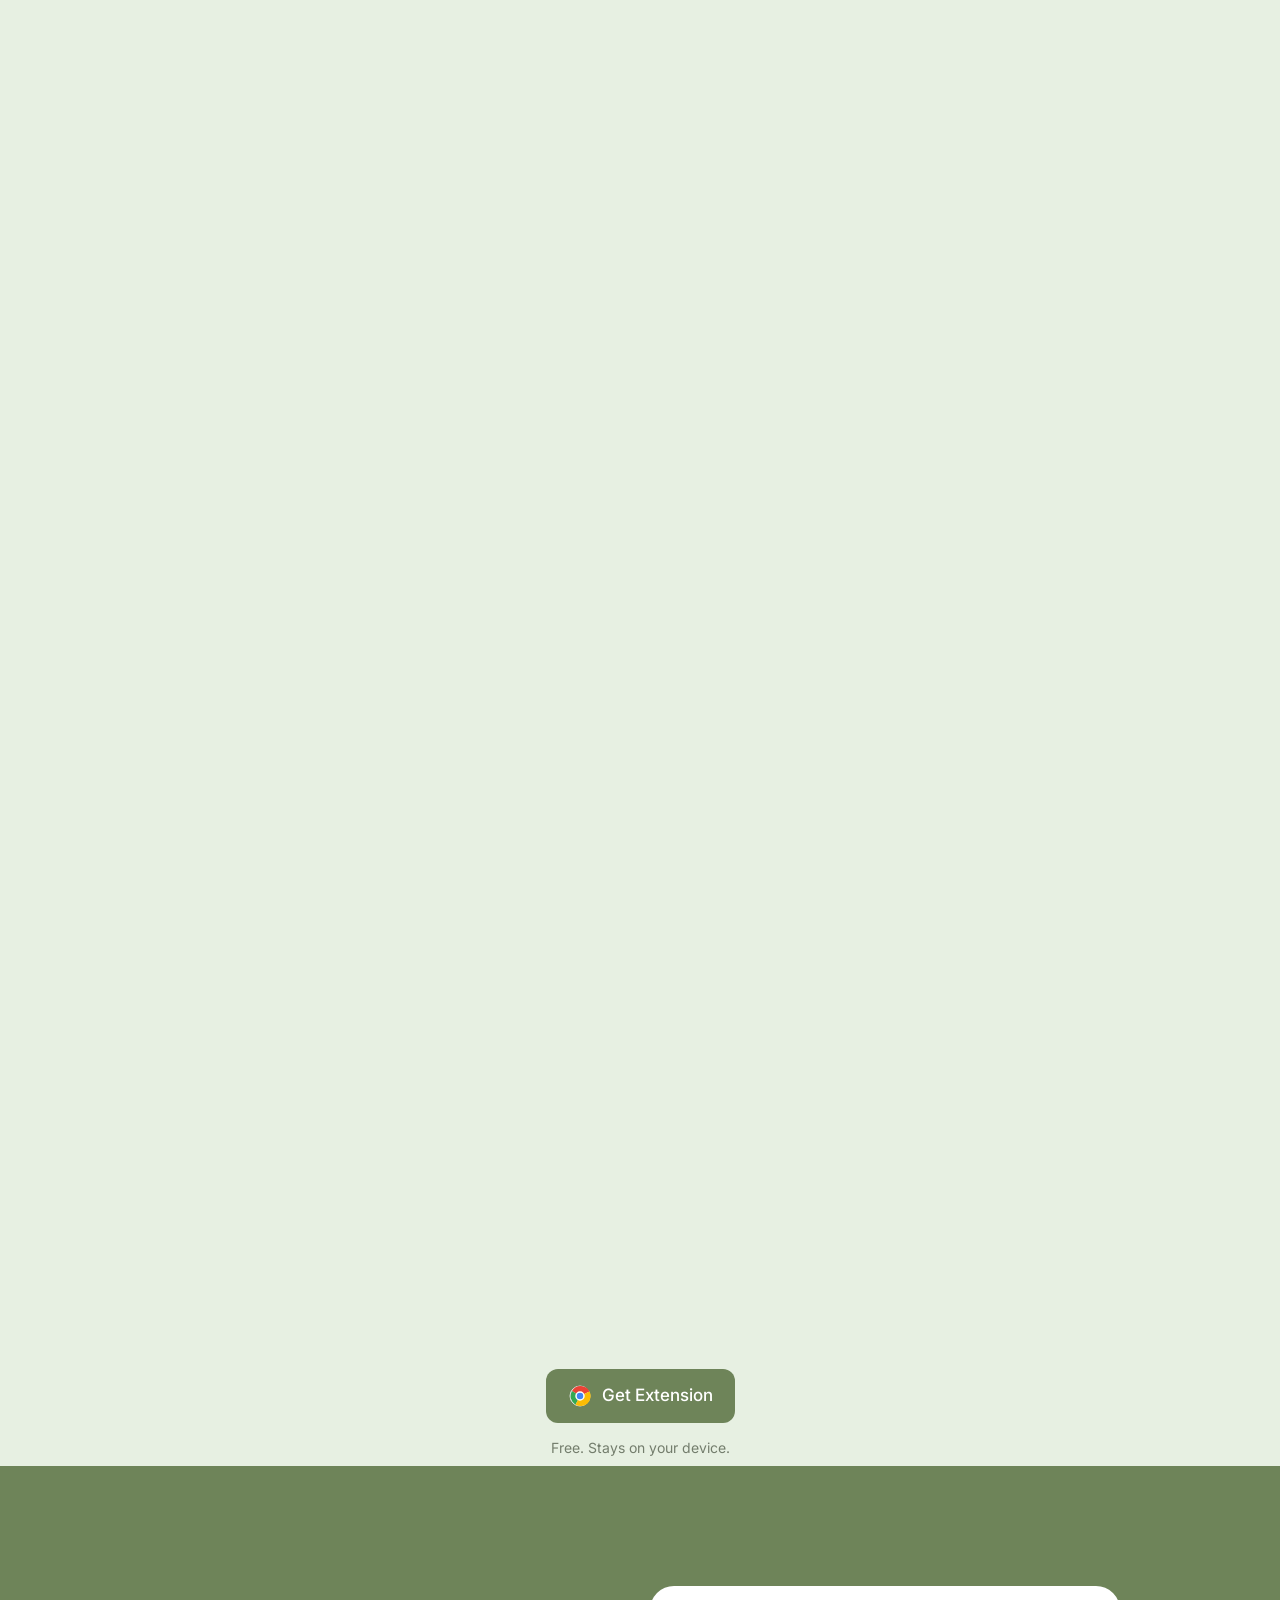
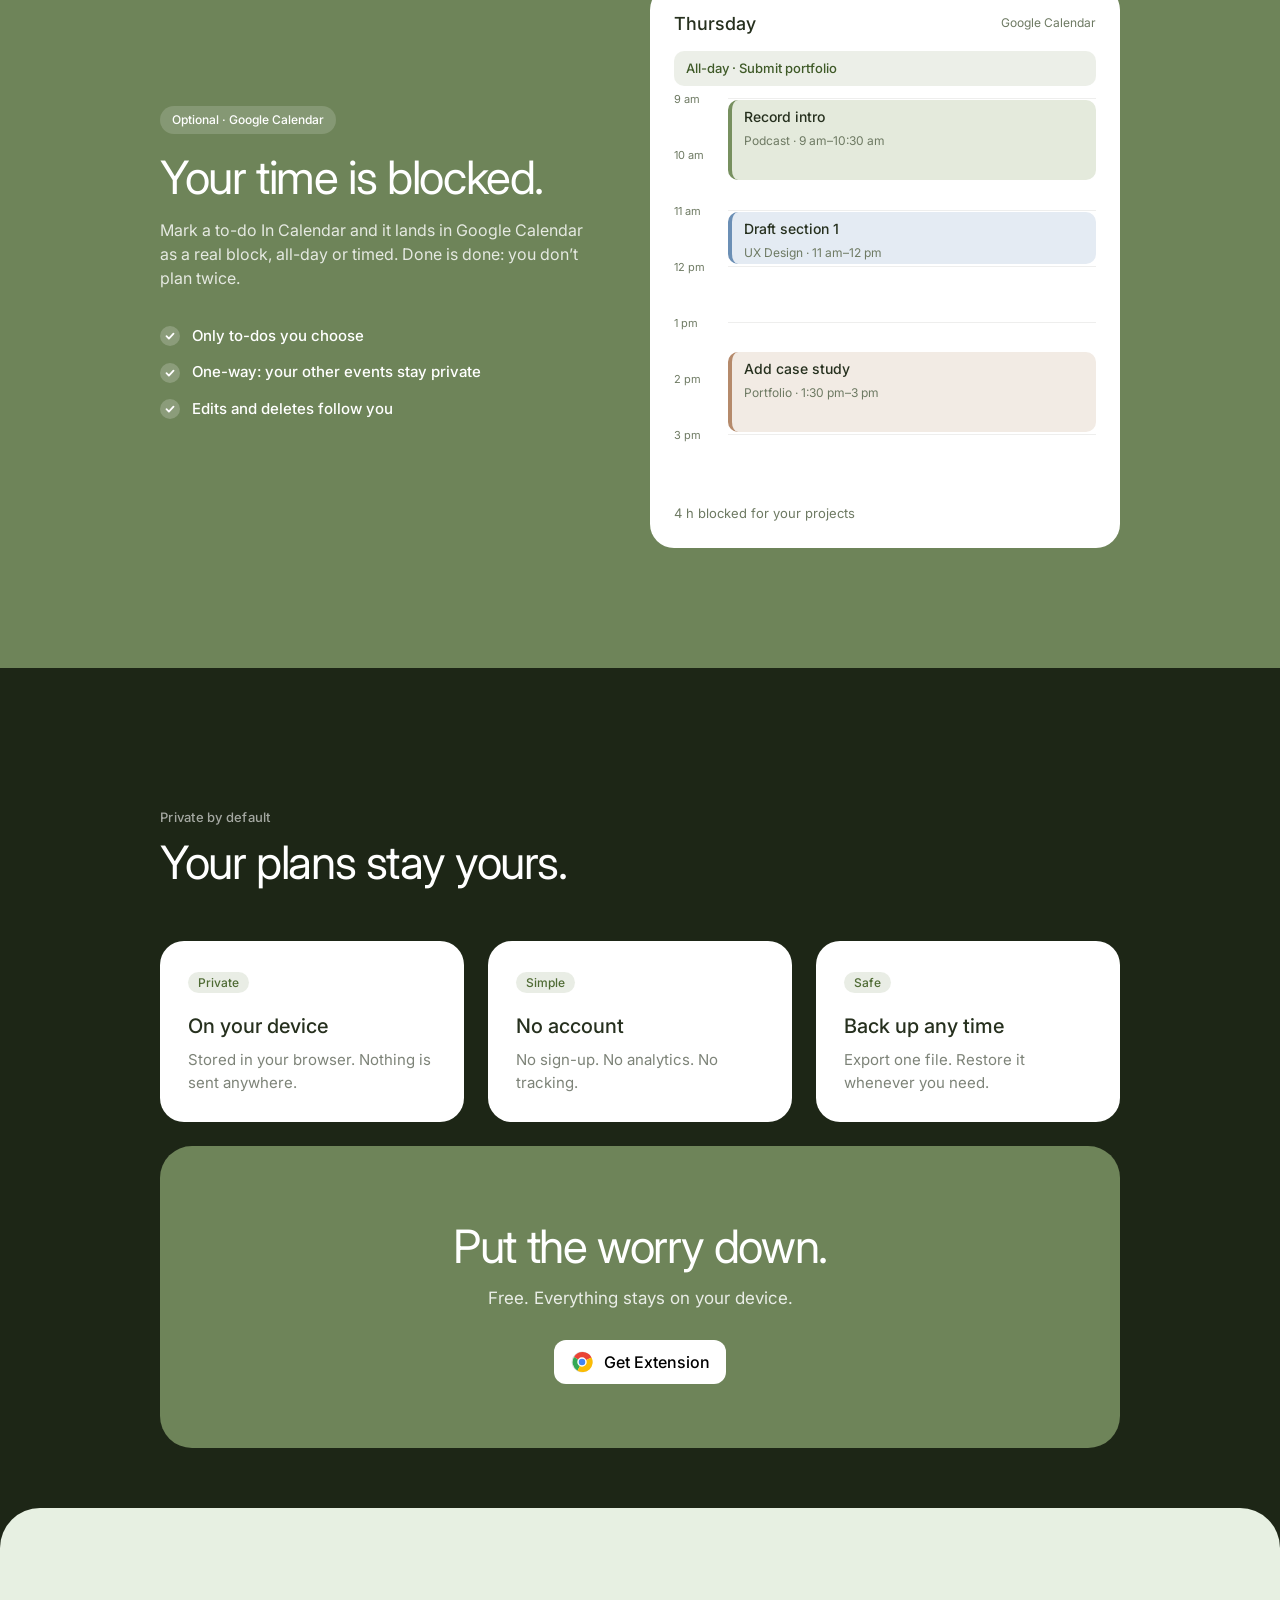
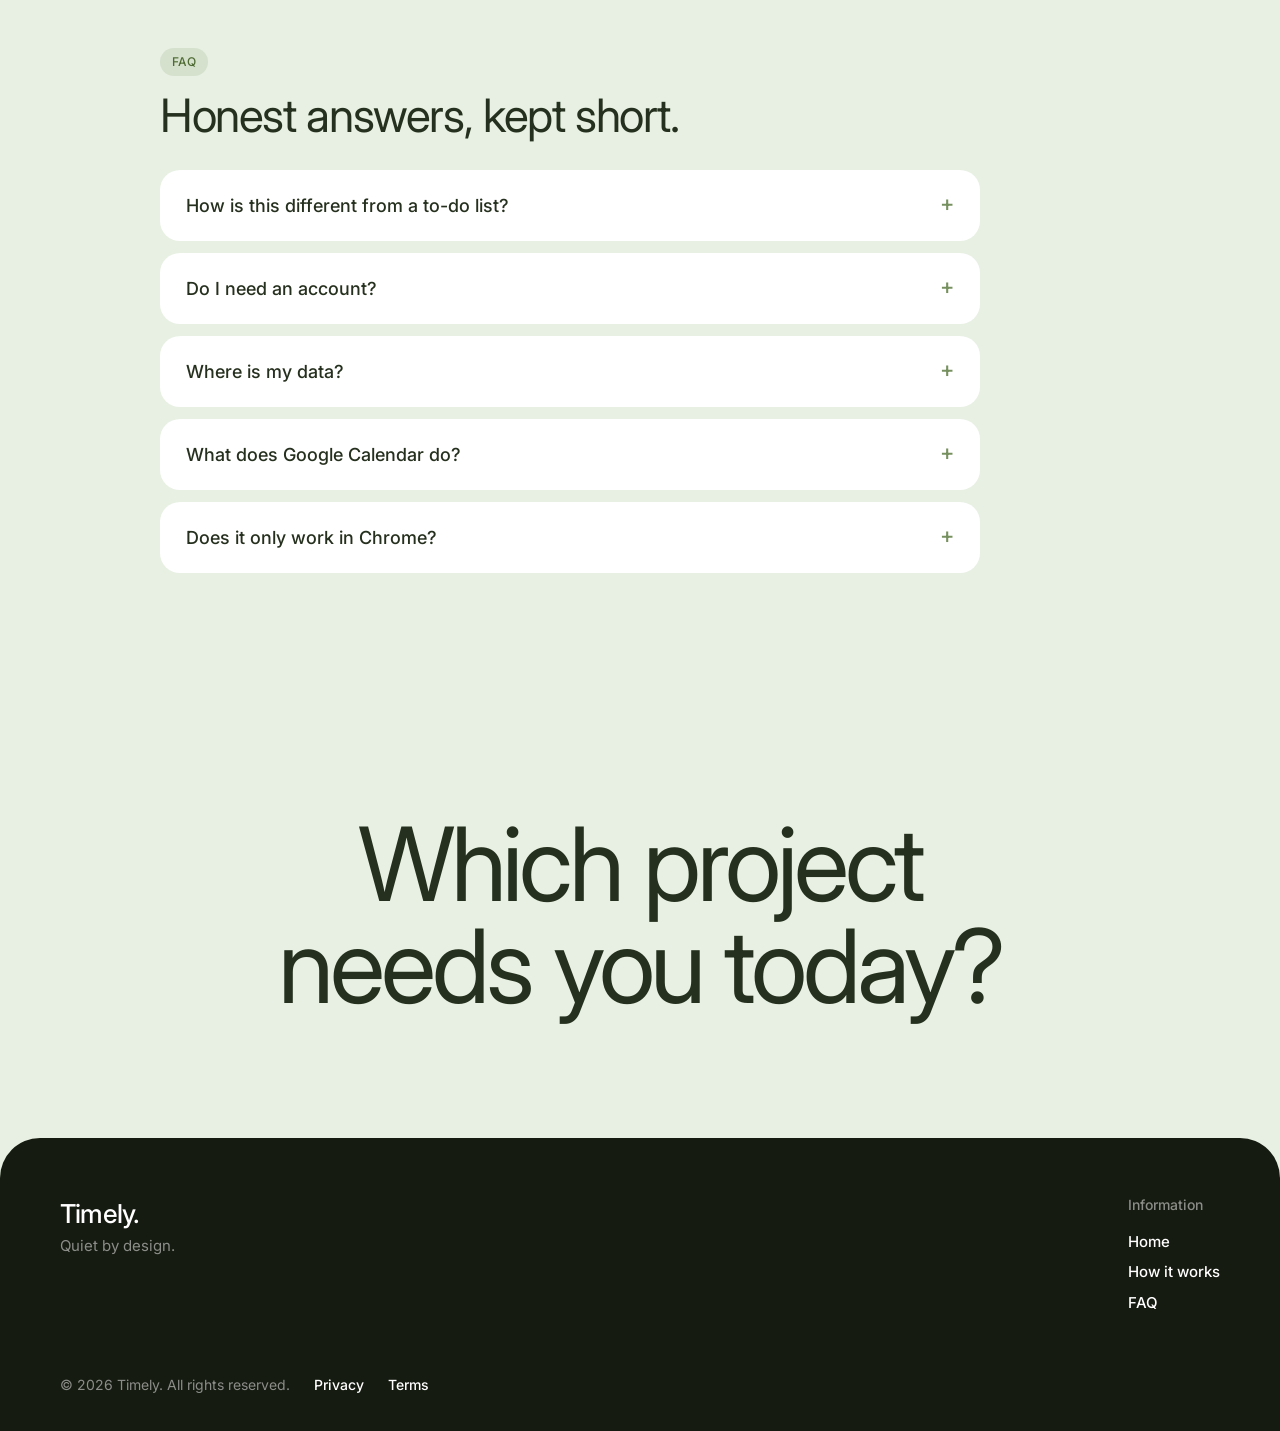
==== commit f902b5b1: "Restyle intro card dark; add mid-page Get Extension CTA Co-Authored-By: Claude Sonnet 5.5 <noreply@a" ====
--- a/index.html
+++ b/index.html
@@ -13,8 +13,8 @@
 
 <section class="slab" id="how"><div class="wrap"><div class="pain">
   <span class="chip">Sound familiar?</span>
-  <h2>The worry isn’t about the work. It’s about what you can’t see.</h2>
-  <p class="muted">Projects don’t announce when they’re fading. They just go quiet.</p>
+  <h2>Projects don’t announce when they’re fading. They just go quiet.</h2>
+  <p class="muted">The worry isn’t about the work. It’s about what you can’t see.</p>
   <hr>
   <div class="points">
     <div><div class="n">1</div><h3>See every project’s health</h3><p>Healthy, Needs attention or Dying. One glance.</p></div>
@@ -42,6 +42,8 @@
     </div>
   </div>
 </div></section>
+<section class="midcta"><div class="wrap"><a class="btn btn-sage" href="#" id="cws3"><svg viewBox="0 0 24 24"><circle cx="12" cy="12" r="10" fill="#fff" stroke="#ddd"/><path d="M12 12 L21.5 7.5 A10 10 0 0 0 4 7 Z" fill="#EA4335"/><path d="M12 12 L4 7 A10 10 0 0 0 7.5 20.7 Z" fill="#34A853"/><path d="M12 12 L7.5 20.7 A10 10 0 0 0 21.5 7.5 Z" fill="#FBBC04"/><circle cx="12" cy="12" r="4" fill="#4285F4" stroke="#fff" stroke-width="1.5"/></svg> Get Extension</a><span>Free. Stays on your device.</span></div></section>
+
 
 <section class="cal" id="calendar"><div class="wrap"><div class="cal-grid" id="calGrid">
   <div class="cal-copy">
--- a/styles.css
+++ b/styles.css
@@ -45,17 +45,20 @@
 @media(max-width:700px){.hero-foot{left:20px;right:20px;flex-direction:column;gap:14px;align-items:flex-start}}
 
 /* pain slab */
+.slab .wrap{max-width:1400px}
 .slab{background:var(--grey);border-radius:40px 40px 0 0;padding:120px 0 120px;margin-top:-40px;position:relative;z-index:3}
-.pain{background:#fff;border-radius:32px;padding:56px;max-width:1080px;margin:0 auto}
+.pain{background:#26301E;color:#fff;border-radius:32px;padding:80px 80px 72px;max-width:1350px;margin:0 auto}
 .chip{display:inline-block;font-size:12px;font-weight:500;background:rgba(119,144,95,.16);color:#4F6B34;border-radius:20px;padding:5px 12px}
-.pain h2{margin-top:20px;font-weight:400;font-size:38px;line-height:40px;letter-spacing:-1.1px;max-width:680px}
-.pain .muted{margin-top:14px;font-size:18px;color:var(--muted);font-weight:500}
-.pain hr{border:0;border-top:1px solid var(--line);margin:36px 0}
+.chip-d{}
+.pain .chip{background:rgba(160,190,130,.2);color:#C5DDB0;font-size:14px;padding:8px 18px}
+.pain h2{margin-top:36px;font-weight:400;font-size:38px;line-height:40px;letter-spacing:-1.1px;max-width:1000px;font-size:64px;line-height:62px;letter-spacing:-2.6px;font-weight:500}
+.pain .muted{margin-top:28px;font-size:24px;line-height:40px;max-width:660px;font-size:24px;color:rgba(255,255,255,.55);font-weight:300}
+.pain hr{border:0;border-top:1px solid rgba(255,255,255,.14);margin:44px 0 36px}
 .points{display:grid;grid-template-columns:repeat(3,1fr);gap:28px}
-.points .n{width:28px;height:28px;border-radius:14px;background:var(--sage);color:#fff;display:flex;align-items:center;justify-content:center;font-size:13px;font-weight:600}
-.points h3{margin-top:14px;font-size:18px;font-weight:500;line-height:1.25}
-.points p{margin-top:6px;font-size:15px;color:var(--muted)}
-@media(max-width:800px){.pain{padding:28px}.pain h2{font-size:28px;line-height:30px}.points{grid-template-columns:1fr}}
+.points .n{color:#B9D3A3;font-size:13px;font-weight:600}
+.points h3{margin-top:14px;font-size:22px;font-weight:600;line-height:1.25;letter-spacing:-.4px;color:#fff}
+.points p{margin-top:6px;font-size:16px;color:rgba(255,255,255,.55)}
+@media(max-width:800px){.pain{padding:28px}.pain h2{font-size:34px;line-height:36px;letter-spacing:-1.2px}.pain .muted{font-size:18px;line-height:28px}.points{grid-template-columns:1fr}}
 
 /* sticky tracks */
 .track{position:relative}
@@ -210,3 +213,7 @@
   .feat-grid{gap:14px}.feat:not(.on){display:none}.feat h3{font-size:22px}
   .mock{min-height:300px;padding:18px}
 }
+
+.midcta{background:var(--page,#E7F0E2);padding:56px 0 8px}
+.midcta .wrap{display:flex;flex-direction:column;align-items:center;gap:14px;font-size:14px;color:rgba(38,48,30,.6)}
+.btn-sage{background:#6E8459;color:#fff;padding:14px 22px;font-size:17px}
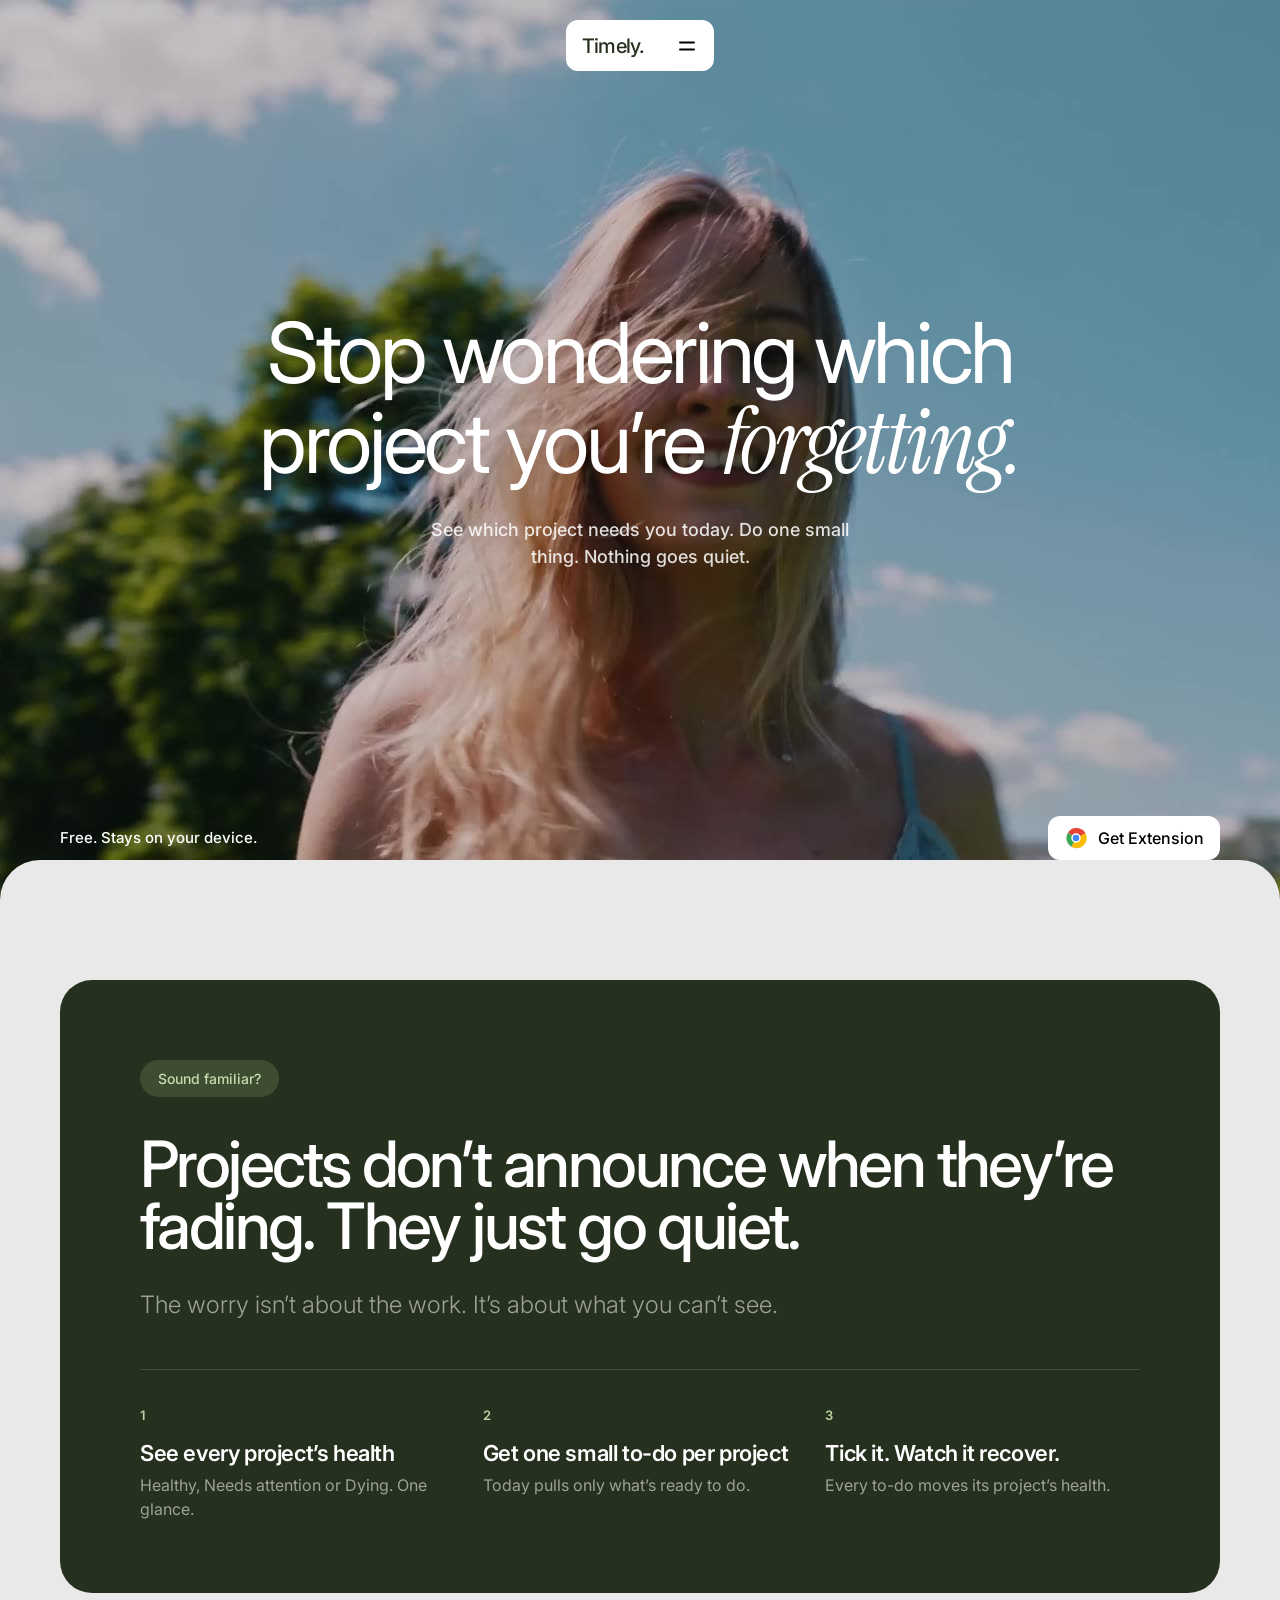
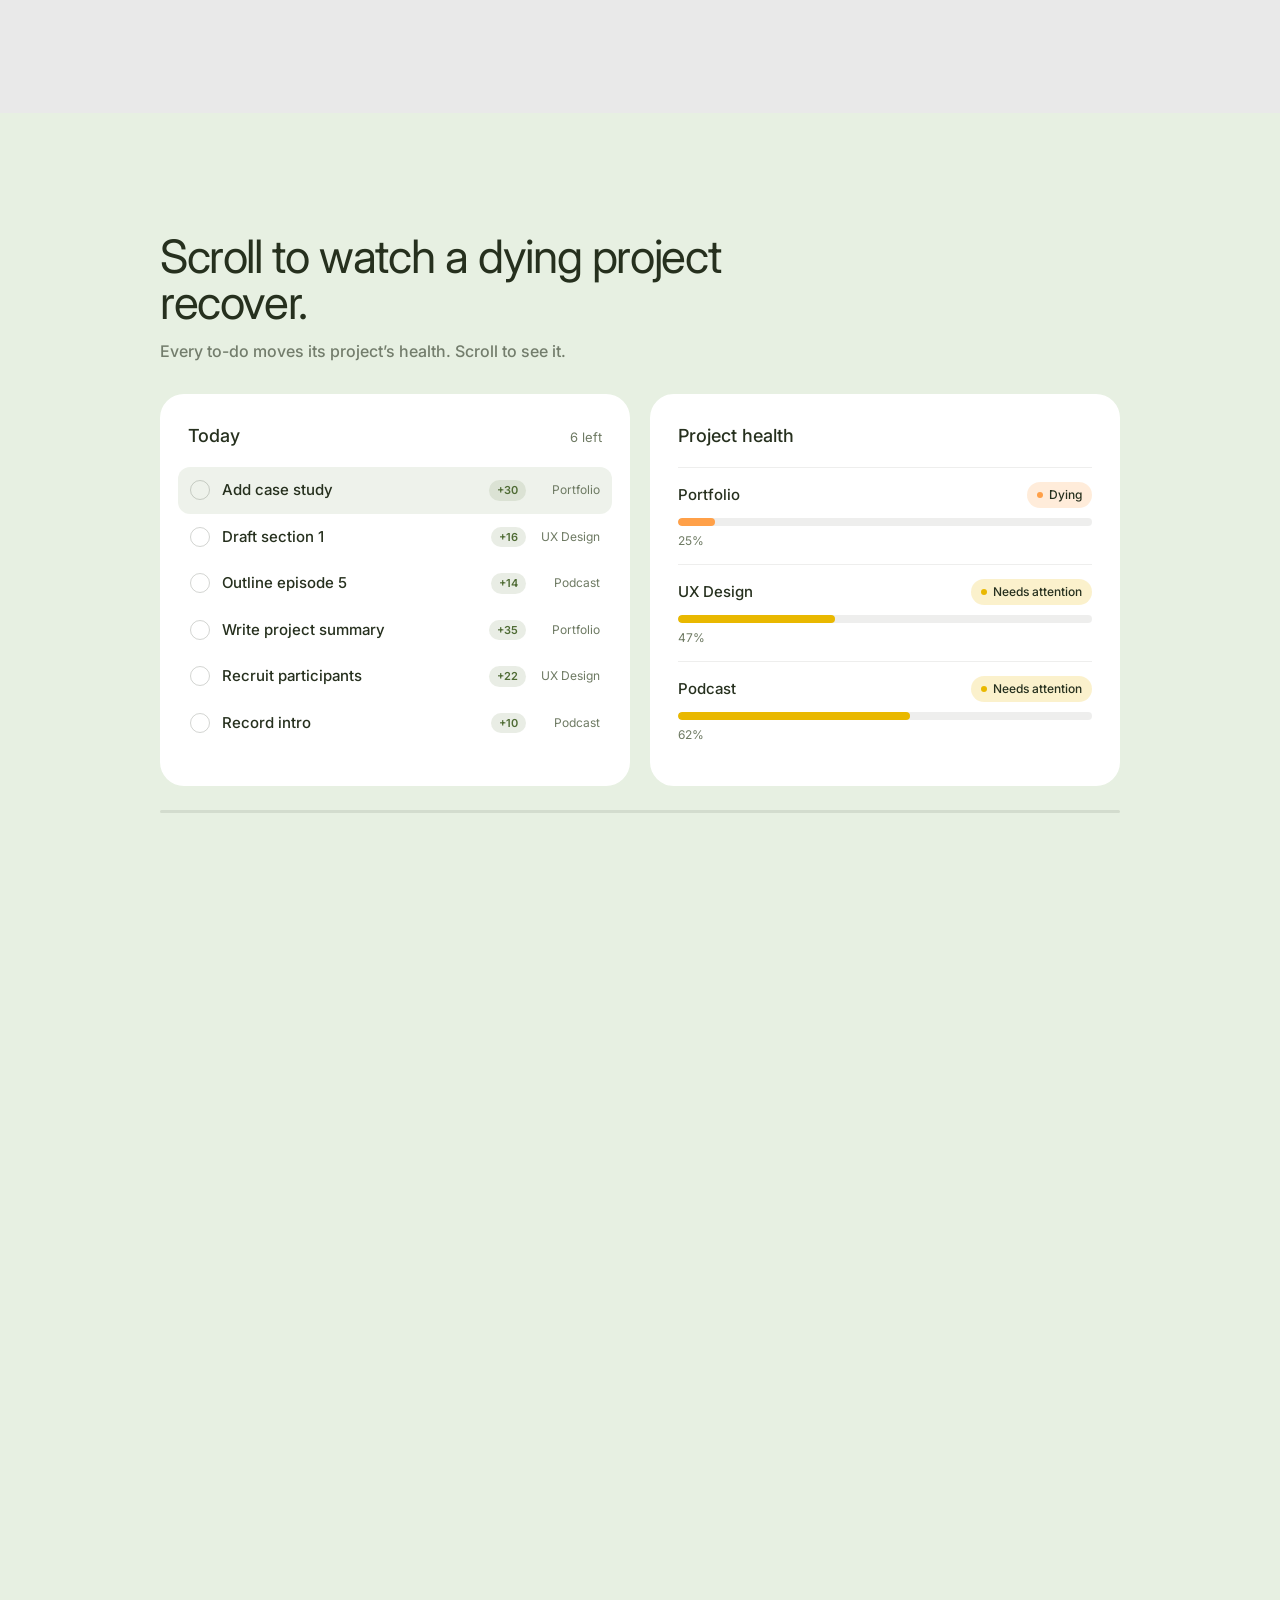
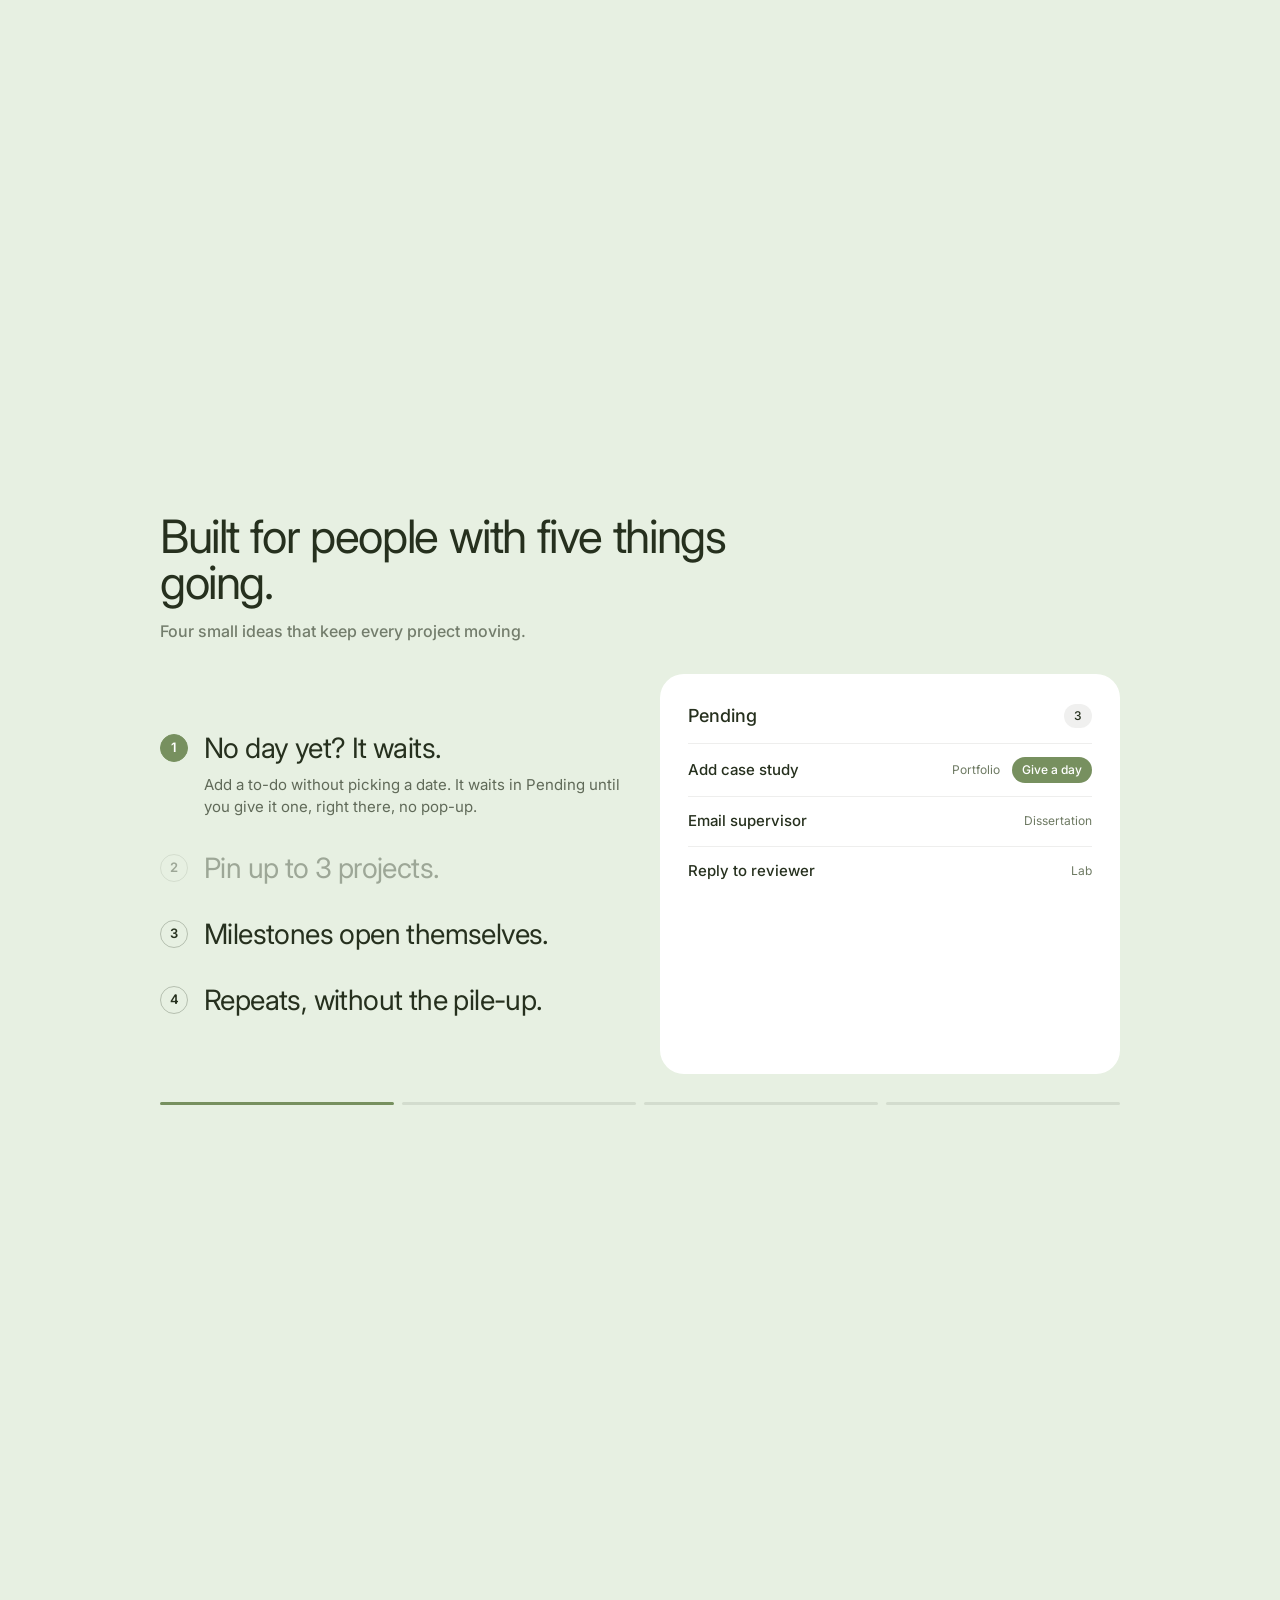
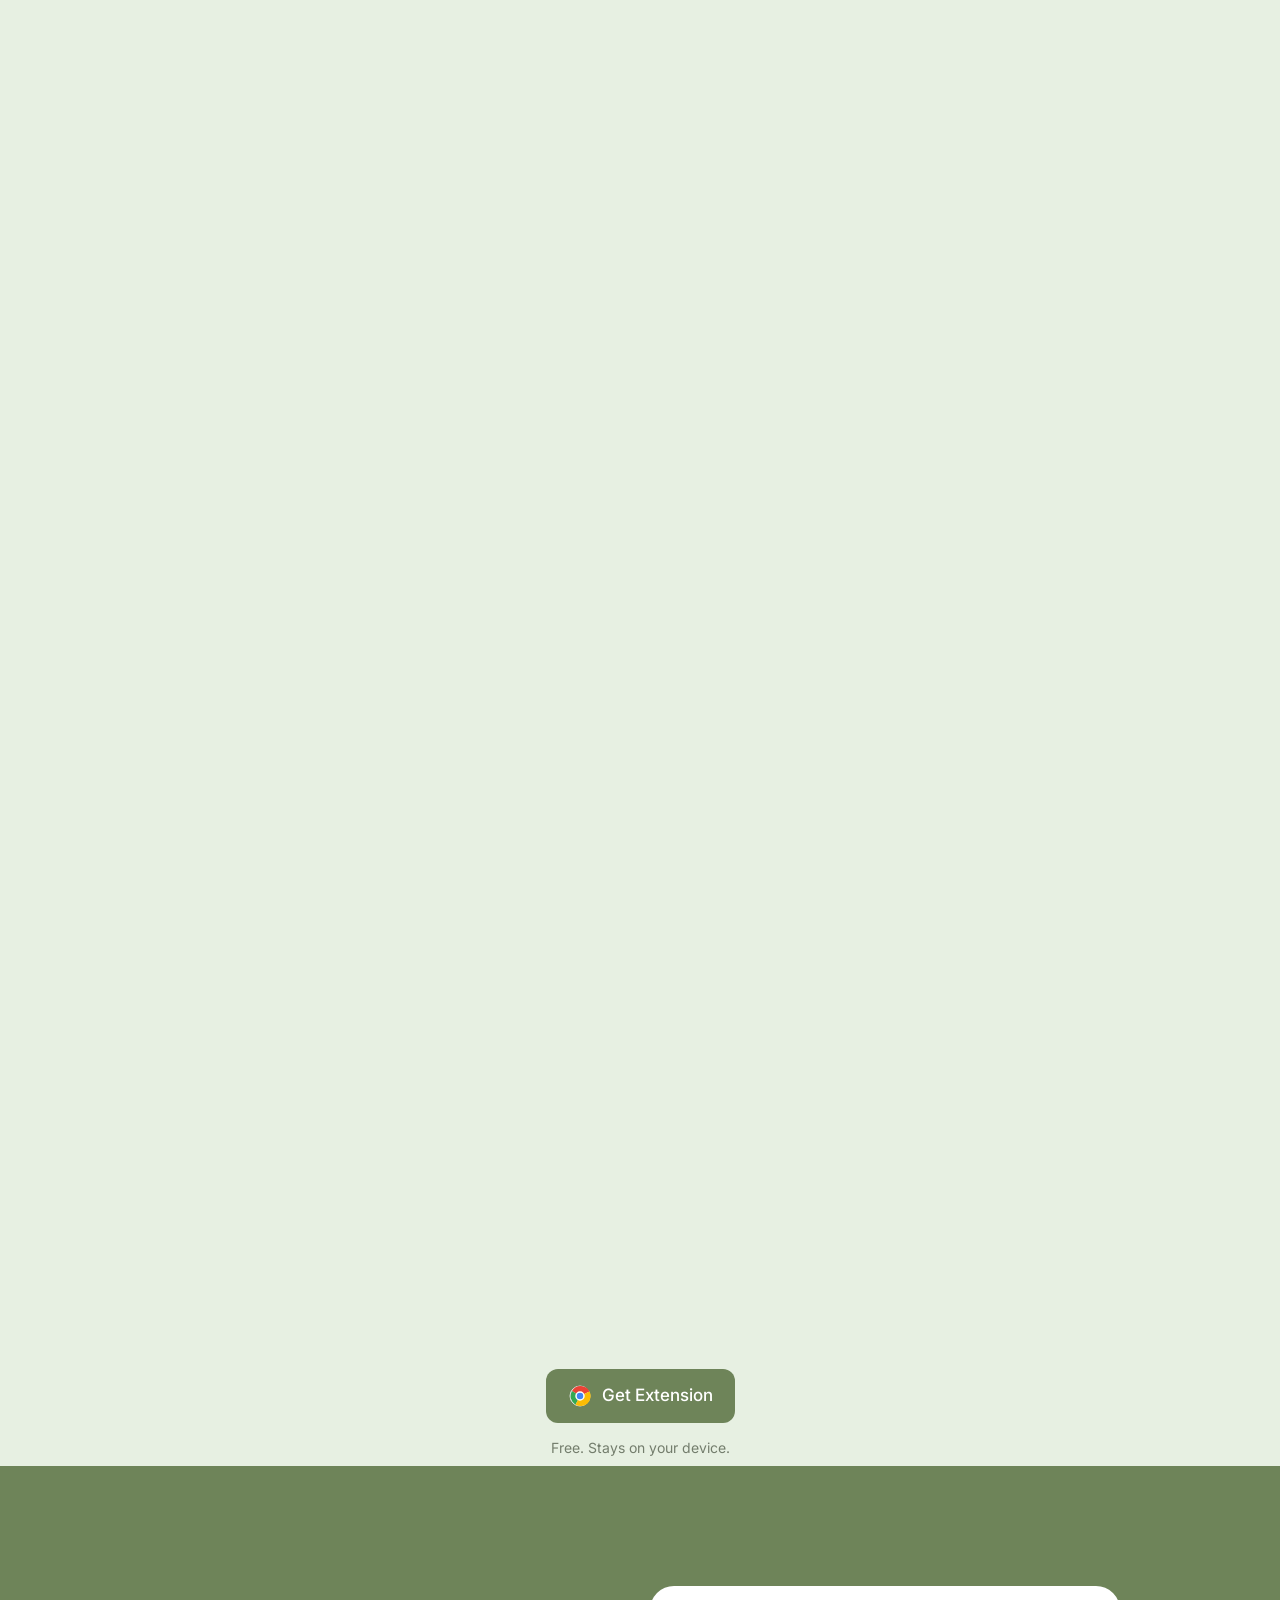
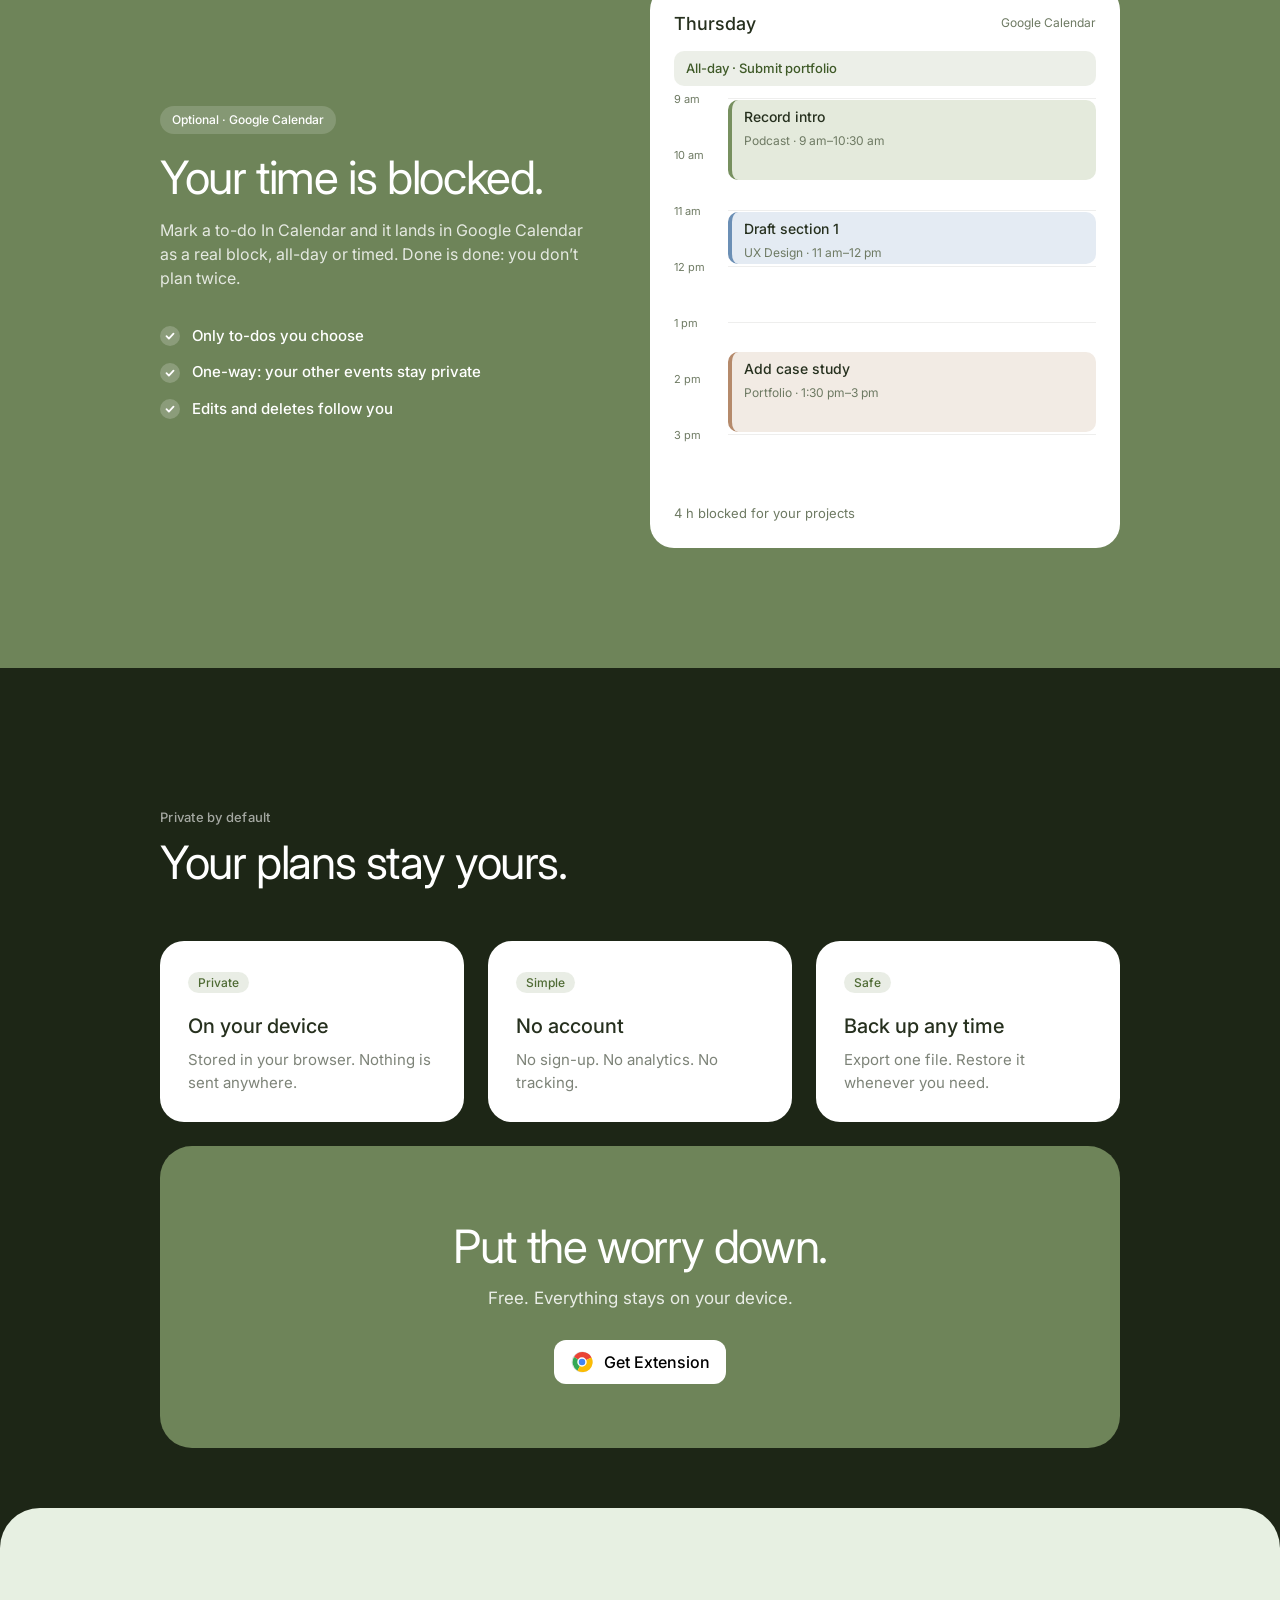
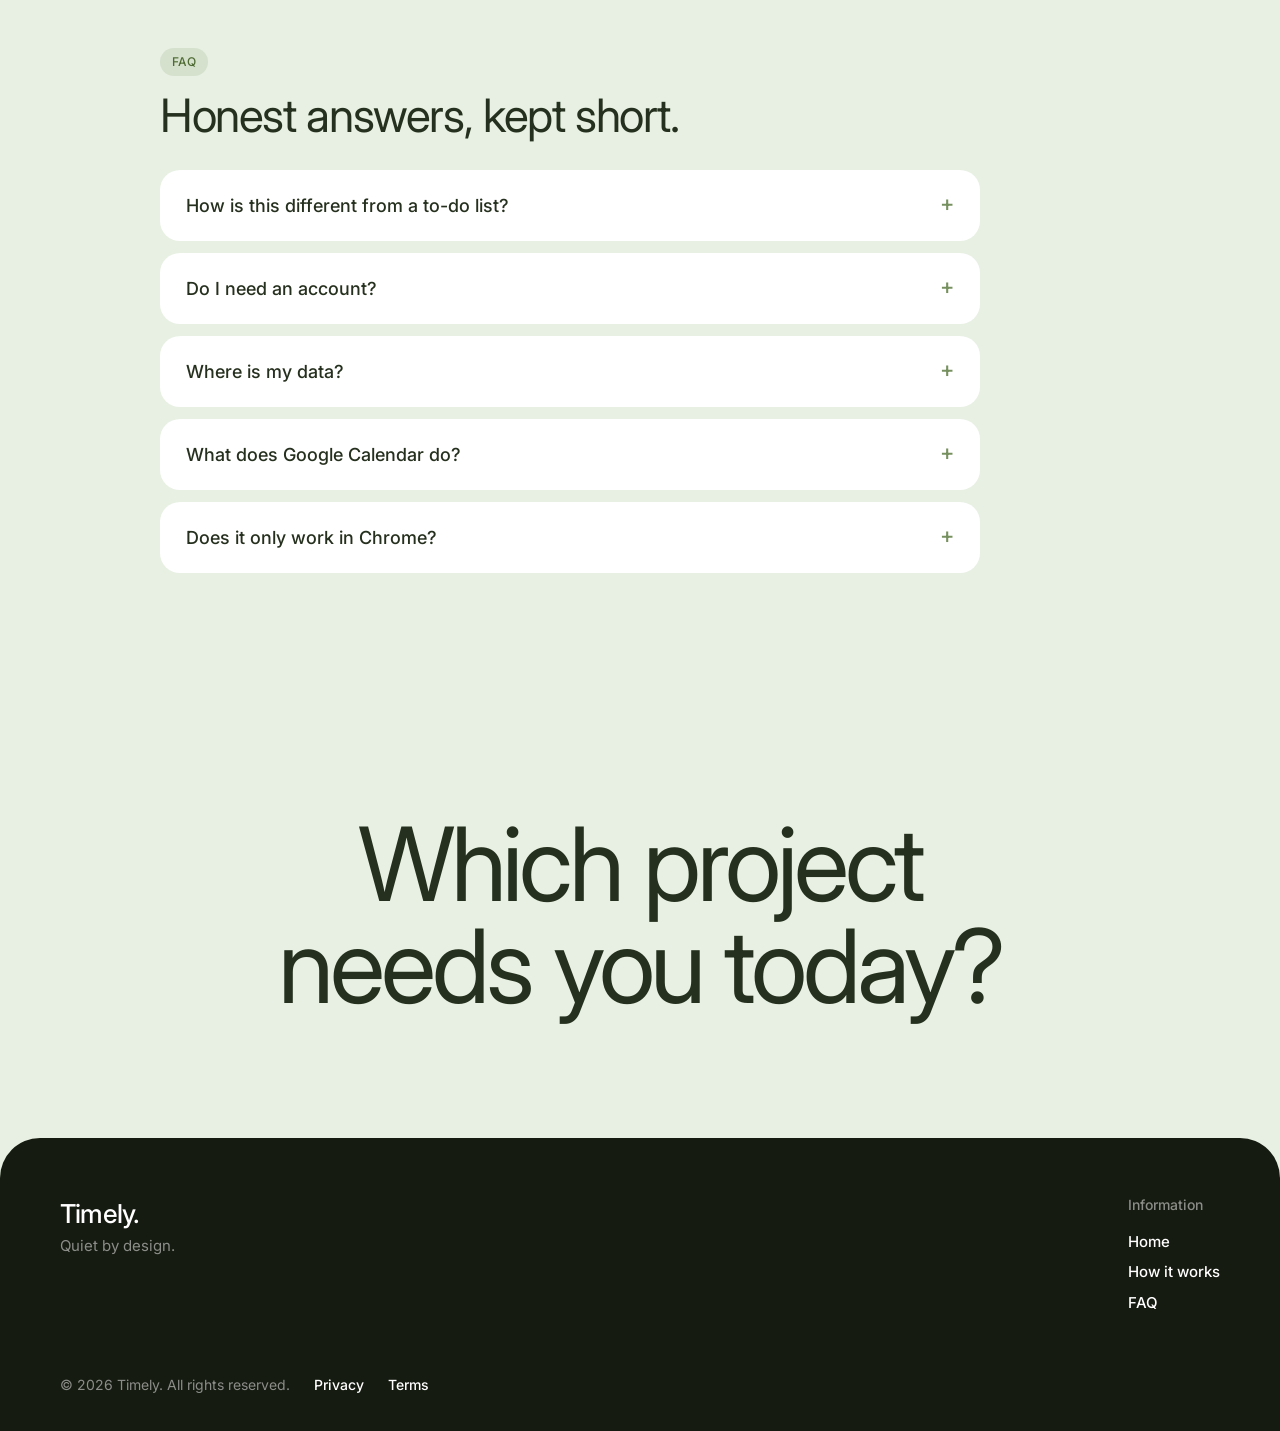
==== commit 8e2cf649: "New hero video and poster, served locally Co-Authored-By: Claude Sonnet 5.5 <noreply@anthropic.com> " ====
--- a/index.html
+++ b/index.html
@@ -4,8 +4,8 @@
 </head><body>
 <div class="nav" id="nav"><div class="nav-inner"><div class="pill"><a class="logo" href="">Timely.</a><button class="burger" id="burger" aria-label="Open menu" aria-expanded="false"><span></span><span></span></button></div><div class="menu"><a href="">Home</a><a href="privacy/">Privacy</a><a href="terms/">Terms</a></div></div></div>
 <header class="hero">
-  <img class="bg" alt="" src="assets/hero.jpg" onerror="this.onerror=null;this.src='https://framerusercontent.com/images/8Wj9YgCcBW3Tsxbz8AFKM2n1bs.jpg?width=2400&height=1600'">
-  <video autoplay muted loop playsinline preload="metadata"><source src="assets/hero.mp4" type="video/mp4"><source src="https://framerusercontent.com/assets/MLWPbW1dUQawJLhhun3dBwpgJak.mp4" type="video/mp4"></video>
+  <img class="bg" alt="" src="assets/hero.jpg">
+  <video autoplay muted loop playsinline preload="metadata"><source src="assets/hero.mp4" type="video/mp4"></video>
   <h1>Stop wondering which project you’re <em class="serif">forgetting.</em></h1>
   <p class="lead">See which project needs you today. Do one small thing. Nothing goes quiet.</p>
   <div class="hero-foot"><span>Free. Stays on your device.</span><a class="btn" href="#" id="cws"><svg viewBox="0 0 24 24"><circle cx="12" cy="12" r="10" fill="#fff" stroke="#ddd"/><path d="M12 12 L21.5 7.5 A10 10 0 0 0 4 7 Z" fill="#EA4335"/><path d="M12 12 L4 7 A10 10 0 0 0 7.5 20.7 Z" fill="#34A853"/><path d="M12 12 L7.5 20.7 A10 10 0 0 0 21.5 7.5 Z" fill="#FBBC04"/><circle cx="12" cy="12" r="4" fill="#4285F4" stroke="#fff" stroke-width="1.5"/></svg> Get Extension</a></div>
